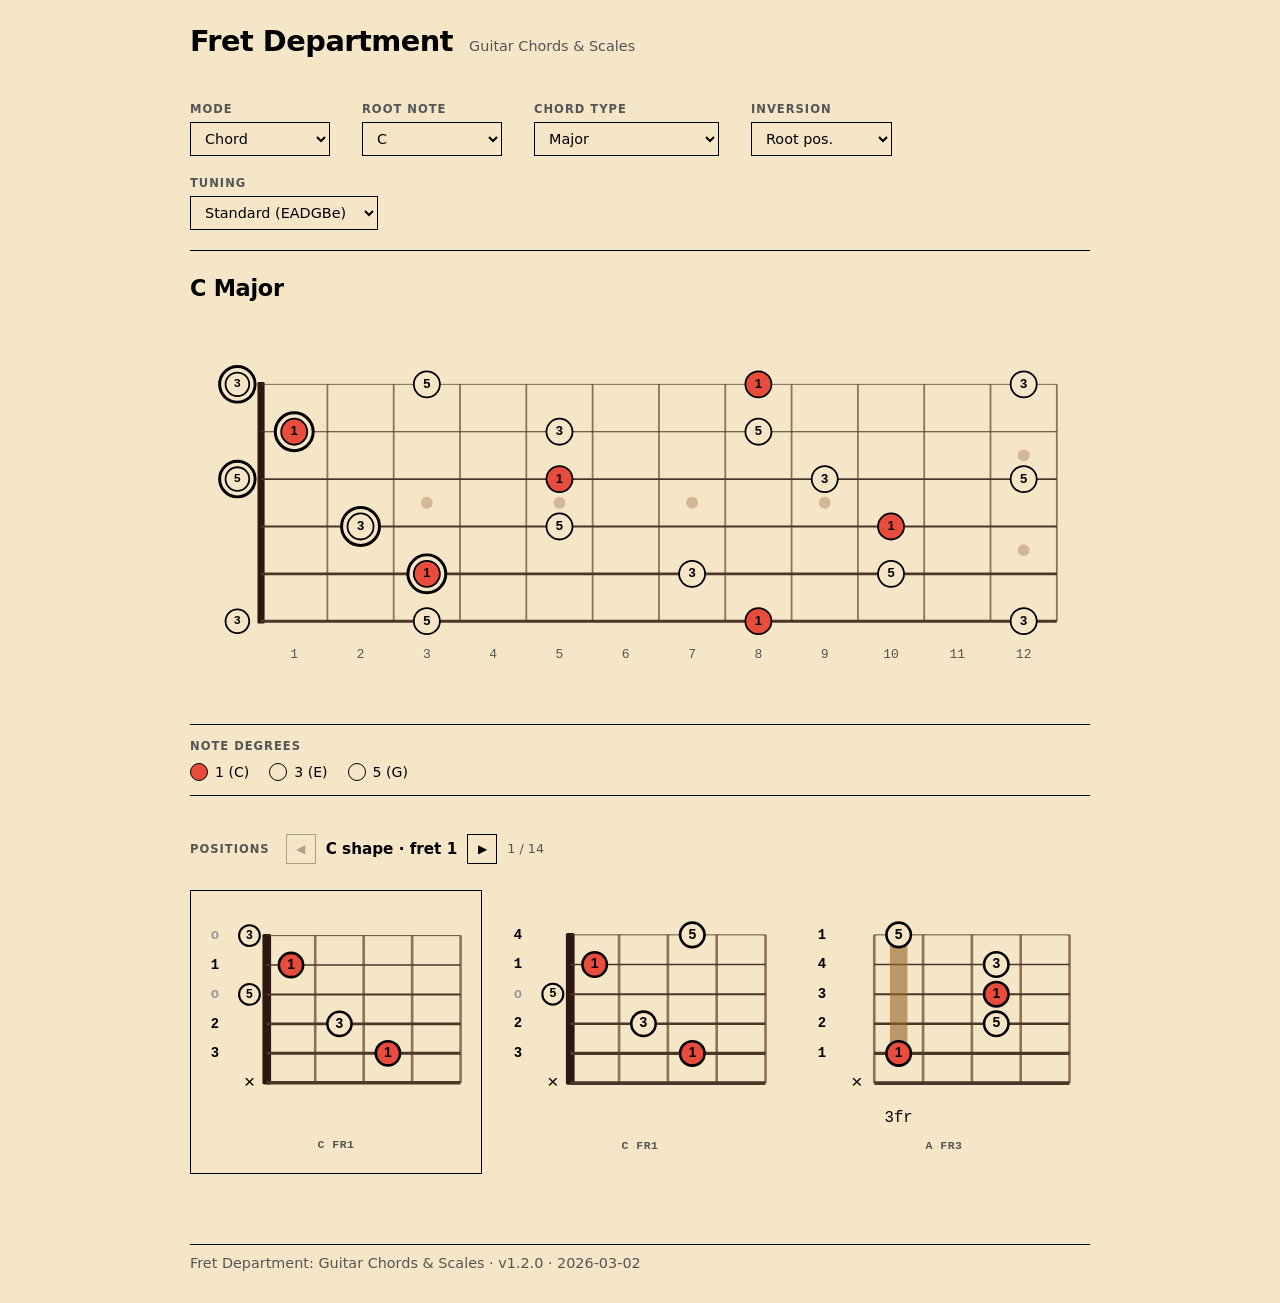
==== fret-department-standalone.html @ ed2a75df "Rename to Fret Department; warm-tan barre colour; rename standalone file" ====
<!DOCTYPE html>
<html lang="en">
<head>
  <meta charset="UTF-8">
  <meta name="viewport" content="width=device-width, initial-scale=1.0">
  <title>Fret Department</title>
<style>
/* ============================================================
   Guitar — minimal light theme
   ============================================================ */

*, *::before, *::after {
  box-sizing: border-box;
  margin: 0;
  padding: 0;
}

:root {
  --bg:       #f5e6c8;
  --text:     #000000;
  --text-dim: #555555;
  --accent:   #e74c3c;
  --font-ui:  'Segoe UI', system-ui, sans-serif;
  --font-mono:'Courier New', monospace;
}

html, body {
  height: 100%;
}

body {
  font-family: var(--font-ui);
  background: var(--bg);
  color: var(--text);
  display: flex;
  flex-direction: column;
  align-items: center;
  min-height: 100vh;
  padding: 24px 16px 80px;
}

/* ---- Header ---- */

header {
  width: 100%;
  max-width: 900px;
  margin-bottom: 24px;
  display: flex;
  align-items: baseline;
  gap: 16px;
}

header h1 {
  font-size: 1.8rem;
  font-weight: 700;
  letter-spacing: -0.5px;
  color: var(--text);
}

header p.subtitle {
  color: var(--text-dim);
  font-size: 0.9rem;
}

/* ---- Control panel ---- */

.controls {
  width: 100%;
  max-width: 900px;
  padding: 20px 0;
  display: flex;
  flex-wrap: wrap;
  gap: 20px 32px;
  align-items: flex-end;
  margin-bottom: 24px;
  border-bottom: 1px solid var(--text);
}

.control-group {
  display: flex;
  flex-direction: column;
  gap: 6px;
  min-width: 140px;
}

.control-group label {
  font-size: 0.72rem;
  text-transform: uppercase;
  letter-spacing: 1px;
  color: var(--text-dim);
  font-weight: 600;
}

select {
  background: var(--bg);
  color: var(--text);
  border: 1px solid var(--text);
  border-radius: 0;
  padding: 7px 10px;
  font-size: 0.9rem;
  font-family: var(--font-ui);
  cursor: pointer;
  outline: none;
  appearance: auto;
}

input[type="range"] {
  display: block;
  width: 100%;
  padding: 4px 0;
  accent-color: var(--accent);
  cursor: pointer;
  border: none;
  background: transparent;
}

.toggle-row {
  display: flex;
  align-items: center;
  gap: 8px;
  padding-bottom: 4px;
}

.toggle-row input[type="checkbox"] {
  accent-color: var(--accent);
  width: 16px;
  height: 16px;
  cursor: pointer;
}

.toggle-row label {
  font-size: 0.85rem;
  color: var(--text-dim);
  cursor: pointer;
  user-select: none;
}

/* ---- Display title ---- */

.display-title-wrap {
  width: 100%;
  max-width: 900px;
  margin-bottom: 12px;
}

#display-title {
  font-size: 1.4rem;
  font-weight: 600;
  color: var(--text);
  letter-spacing: -0.3px;
}

/* ---- Fretboard ---- */

.fretboard-card {
  width: 100%;
  max-width: 900px;
  padding: 24px 0 16px;
  overflow-x: auto;
  margin-bottom: 20px;
  min-height: 220px;
  flex-shrink: 0;
}

#fretboard {
  display: block;
  width: 100%;
  min-height: 180px;
}

#fretboard svg {
  display: block;
  width: 100%;
  height: auto;
  max-width: 100%;
}

/* ---- Legend ---- */

.legend-card {
  width: 100%;
  max-width: 900px;
  padding: 14px 0;
  border-top: 1px solid var(--text);
  border-bottom: 1px solid var(--text);
  margin-bottom: 24px;
}

.legend-heading {
  font-size: 0.72rem;
  text-transform: uppercase;
  letter-spacing: 1px;
  color: var(--text-dim);
  font-weight: 600;
  margin-bottom: 10px;
}

#legend {
  display: flex;
  flex-wrap: wrap;
  gap: 10px 20px;
}

.legend-item {
  display: inline-flex;
  align-items: center;
  gap: 7px;
  font-size: 0.88rem;
}

.legend-swatch {
  display: inline-block;
  width: 18px;
  height: 18px;
  border-radius: 50%;
  border: 1px solid var(--text);
  flex-shrink: 0;
}

.legend-label {
  color: var(--text);
}

/* ---- Position navigator ---- */

.position-nav-card {
  width: 100%;
  max-width: 900px;
  padding: 14px 0;
  margin-bottom: 12px;
}

.pos-nav-header {
  display: flex;
  align-items: center;
  gap: 16px;
  flex-wrap: wrap;
}

.pos-nav-title {
  font-size: 0.72rem;
  text-transform: uppercase;
  letter-spacing: 1px;
  color: var(--text-dim);
  font-weight: 600;
  white-space: nowrap;
}

.pos-nav-controls {
  display: flex;
  align-items: center;
  gap: 10px;
}

.pos-btn {
  background: var(--bg);
  color: var(--text);
  border: 1px solid var(--text);
  border-radius: 0;
  width: 30px;
  height: 30px;
  font-size: 0.75rem;
  cursor: pointer;
  display: flex;
  align-items: center;
  justify-content: center;
  line-height: 1;
  transition: background 0.1s, color 0.1s;
}

.pos-btn:hover:not(:disabled) {
  background: var(--text);
  color: var(--bg);
}

.pos-btn:disabled {
  opacity: 0.3;
  cursor: default;
}

.pos-label {
  font-size: 0.95rem;
  font-weight: 600;
  color: var(--text);
  min-width: 120px;
  text-align: center;
}

.pos-count {
  font-size: 0.8rem;
  color: var(--text-dim);
  white-space: nowrap;
}

/* ---- Voicing gallery ---- */

.voicing-gallery {
  width: 100%;
  max-width: 900px;
  display: flex;
  flex-wrap: nowrap;
  gap: 12px;
  margin-bottom: 24px;
  overflow-x: auto;
  scroll-snap-type: x mandatory;
  -webkit-overflow-scrolling: touch;
  padding-bottom: 6px;
  min-height: 290px;
  flex-shrink: 0;
}

.voicing-card {
  flex: 0 0 calc(33.333% - 8px);
  min-width: 0;
  min-height: 250px;
  padding: 10px 10px 6px;
  cursor: pointer;
  display: flex;
  flex-direction: column;
  align-items: center;
  gap: 4px;
  scroll-snap-align: start;
}

.voicing-card.active {
  border: 1px solid var(--text);
}

.voicing-diagram {
  min-height: 200px;
  width: 100%;
  display: flex;
  align-items: center;
  justify-content: center;
}

.voicing-diagram svg {
  display: block;
  width: 100%;
  height: auto;
}

.voicing-card-label {
  font-size: 0.72rem;
  text-transform: uppercase;
  letter-spacing: 0.5px;
  color: var(--text-dim);
  font-weight: 600;
  font-family: var(--font-mono);
}

/* ---- Responsive ---- */

@media (max-width: 640px) {
  header h1 { font-size: 1.4rem; }
  .controls { padding: 16px 0; gap: 16px; }
}

.app-footer {
  width: 100%;
  max-width: 900px;
  margin-top: 40px;
  border-top: 1px solid var(--text);
  padding: 10px 0 32px;
  font-size: 0.9rem;
  color: var(--text-dim);
  text-align: left;
}

  </style>
  </head>
<body>

  <header>
    <h1>Fret Department</h1>
    <p class="subtitle">Guitar Chords &amp; Scales</p>
  </header>

  <!-- Control panel -->
  <section class="controls" aria-label="Controls">

    <!-- Mode -->
    <div class="control-group">
      <label for="sel-mode">Mode</label>
      <select id="sel-mode">
        <option value="chord">Chord</option>
        <option value="scale">Scale</option>
      </select>
    </div>

    <!-- Root note -->
    <div class="control-group">
      <label for="sel-root">Root note</label>
      <select id="sel-root"></select>
    </div>

    <!-- Chord selector (visible in chord mode) -->
    <div class="control-group" id="chord-row">
      <label for="sel-chord">Chord type</label>
      <select id="sel-chord"></select>
    </div>

    <!-- Scale selector (visible in scale mode) -->
    <div class="control-group" id="scale-row" style="display:none">
      <label for="sel-scale">Scale type</label>
      <select id="sel-scale"></select>
    </div>

    <!-- Inversion / slash chord (chord mode only) -->
    <div class="control-group" id="inversion-row">
      <label for="sel-inversion">Inversion</label>
      <select id="sel-inversion"></select>
    </div>

    <!-- Tuning -->
    <div class="control-group">
      <label for="sel-tuning">Tuning</label>
      <select id="sel-tuning"></select>
    </div>

  </section>

  <!-- Title -->
  <div class="display-title-wrap">
    <span id="display-title"></span>
  </div>

  <!-- Fretboard -->
  <div class="fretboard-card">
    <div id="fretboard"></div>
  </div>

  <!-- Legend -->
  <div class="legend-card">
    <div class="legend-heading">Note degrees</div>
    <div id="legend"></div>
  </div>

  <!-- Position navigator (chord mode only) -->
  <div id="position-nav" class="position-nav-card" style="display:none">
    <div class="pos-nav-header">
      <span class="pos-nav-title">Positions</span>
      <div class="pos-nav-controls">
        <button id="pos-prev" class="pos-btn" aria-label="Previous position">&#9664;</button>
        <span id="pos-label" class="pos-label"></span>
        <button id="pos-next" class="pos-btn" aria-label="Next position">&#9654;</button>
        <span id="pos-count" class="pos-count"></span>
      </div>
    </div>
  </div>

  <!-- Voicing gallery (chord mode only) -->
  <div id="voicing-gallery" class="voicing-gallery" style="display:none"></div>

  <!-- Scale position navigator (scale mode only) -->
  <div id="scale-position-nav" class="position-nav-card" style="display:none">
    <div class="pos-nav-header">
      <span class="pos-nav-title">Scale positions</span>
      <div class="pos-nav-controls">
        <button id="scale-pos-prev" class="pos-btn" aria-label="Previous position">&#9664;</button>
        <span id="scale-pos-label" class="pos-label"></span>
        <button id="scale-pos-next" class="pos-btn" aria-label="Next position">&#9654;</button>
        <span id="scale-pos-count" class="pos-count"></span>
      </div>
    </div>
  </div>

  <!-- Scale diagram gallery (scale mode only) -->
  <div id="scale-gallery" class="voicing-gallery" style="display:none"></div>

  <footer class="app-footer">Fret Department: Guitar Chords &amp; Scales · v1.2.0 · 2026-03-02</footer>

<script>
// js/theory.js
var NOTE_NAMES_SHARP = ["C", "C#", "D", "D#", "E", "F", "F#", "G", "G#", "A", "A#", "B"];
var NOTE_NAMES_FLAT = ["C", "Db", "D", "Eb", "E", "F", "Gb", "G", "Ab", "A", "Bb", "B"];
var NOTE_NAME_TO_PC = (() => {
  const map = {};
  NOTE_NAMES_SHARP.forEach((n, i) => {
    map[n] = i;
  });
  NOTE_NAMES_FLAT.forEach((n, i) => {
    map[n] = i;
  });
  map["Cb"] = 11;
  map["Fb"] = 4;
  map["B#"] = 0;
  map["E#"] = 5;
  return map;
})();
function pitchClass(midi) {
  return (midi % 12 + 12) % 12;
}
function pcToName(pc, useFlats = false) {
  return useFlats ? NOTE_NAMES_FLAT[pc] : NOTE_NAMES_SHARP[pc];
}
function nameToPc(name) {
  const pc = NOTE_NAME_TO_PC[name];
  if (pc === undefined)
    throw new Error(`Unknown note name: "${name}"`);
  return pc;
}
function nameToMidi(noteName, oct) {
  return (oct + 1) * 12 + nameToPc(noteName);
}
var INTERVALS = Object.freeze({
  UNISON: 0,
  MINOR_SECOND: 1,
  MAJOR_SECOND: 2,
  MINOR_THIRD: 3,
  MAJOR_THIRD: 4,
  PERFECT_FOURTH: 5,
  TRITONE: 6,
  PERFECT_FIFTH: 7,
  MINOR_SIXTH: 8,
  MAJOR_SIXTH: 9,
  MINOR_SEVENTH: 10,
  MAJOR_SEVENTH: 11,
  OCTAVE: 12
});
var SCALES = Object.freeze({
  major: [0, 2, 4, 5, 7, 9, 11],
  natural_minor: [0, 2, 3, 5, 7, 8, 10],
  harmonic_minor: [0, 2, 3, 5, 7, 8, 11],
  melodic_minor: [0, 2, 3, 5, 7, 9, 11],
  pentatonic_major: [0, 2, 4, 7, 9],
  pentatonic_minor: [0, 3, 5, 7, 10],
  blues: [0, 3, 5, 6, 7, 10],
  dorian: [0, 2, 3, 5, 7, 9, 10],
  phrygian: [0, 1, 3, 5, 7, 8, 10],
  lydian: [0, 2, 4, 6, 7, 9, 11],
  mixolydian: [0, 2, 4, 5, 7, 9, 10],
  locrian: [0, 1, 3, 5, 6, 8, 10],
  whole_tone: [0, 2, 4, 6, 8, 10],
  diminished_wh: [0, 2, 3, 5, 6, 8, 9, 11],
  diminished_hw: [0, 1, 3, 4, 6, 7, 9, 10],
  phrygian_dominant: [0, 1, 4, 5, 7, 8, 10],
  double_harmonic_major: [0, 1, 4, 5, 7, 8, 11],
  double_harmonic_minor: [0, 2, 3, 6, 7, 8, 11]
});
var SCALE_LABELS = Object.freeze({
  major: "Major",
  natural_minor: "Natural Minor",
  harmonic_minor: "Harmonic Minor",
  melodic_minor: "Melodic Minor (asc.)",
  pentatonic_major: "Major Pentatonic",
  pentatonic_minor: "Minor Pentatonic",
  blues: "Blues",
  dorian: "Dorian",
  phrygian: "Phrygian",
  lydian: "Lydian",
  mixolydian: "Mixolydian",
  locrian: "Locrian",
  whole_tone: "Whole Tone",
  diminished_wh: "Diminished (W-H)",
  diminished_hw: "Diminished (H-W)",
  phrygian_dominant: "Phrygian Dominant",
  double_harmonic_major: "Double Harmonic Major",
  double_harmonic_minor: "Double Harmonic Minor"
});
function getScalePitchClasses(rootPc, scaleName) {
  const intervals = SCALES[scaleName];
  if (!intervals)
    throw new Error(`Unknown scale: "${scaleName}"`);
  return intervals.map((i) => (rootPc + i) % 12);
}
var CHORDS = Object.freeze({
  major: { intervals: [0, 4, 7], degrees: ["1", "3", "5"] },
  minor: { intervals: [0, 3, 7], degrees: ["1", "b3", "5"] },
  diminished: { intervals: [0, 3, 6], degrees: ["1", "b3", "b5"] },
  augmented: { intervals: [0, 4, 8], degrees: ["1", "3", "#5"] },
  sus2: { intervals: [0, 2, 7], degrees: ["1", "2", "5"] },
  sus4: { intervals: [0, 5, 7], degrees: ["1", "4", "5"] },
  dominant7: { intervals: [0, 4, 7, 10], degrees: ["1", "3", "5", "b7"] },
  major7: { intervals: [0, 4, 7, 11], degrees: ["1", "3", "5", "7"] },
  minor7: { intervals: [0, 3, 7, 10], degrees: ["1", "b3", "5", "b7"] },
  minorMajor7: { intervals: [0, 3, 7, 11], degrees: ["1", "b3", "5", "7"] },
  diminished7: { intervals: [0, 3, 6, 9], degrees: ["1", "b3", "b5", "bb7"] },
  halfDim7: { intervals: [0, 3, 6, 10], degrees: ["1", "b3", "b5", "b7"] },
  augmented7: { intervals: [0, 4, 8, 10], degrees: ["1", "3", "#5", "b7"] },
  dominant9: { intervals: [0, 4, 7, 10, 14], degrees: ["1", "3", "5", "b7", "9"] },
  major9: { intervals: [0, 4, 7, 11, 14], degrees: ["1", "3", "5", "7", "9"] },
  minor9: { intervals: [0, 3, 7, 10, 14], degrees: ["1", "b3", "5", "b7", "9"] },
  add9: { intervals: [0, 4, 7, 14], degrees: ["1", "3", "5", "9"] },
  dominant6: { intervals: [0, 4, 7, 9], degrees: ["1", "3", "5", "6"] },
  minor6: { intervals: [0, 3, 7, 9], degrees: ["1", "b3", "5", "6"] },
  power: { intervals: [0, 7], degrees: ["1", "5"] }
});
var CHORD_LABELS = Object.freeze({
  major: "Major",
  minor: "Minor",
  diminished: "Diminished",
  augmented: "Augmented",
  sus2: "Sus2",
  sus4: "Sus4",
  dominant7: "Dominant 7th",
  major7: "Major 7th",
  minor7: "Minor 7th",
  minorMajor7: "Minor/Major 7th",
  diminished7: "Diminished 7th",
  halfDim7: "Half-Diminished 7th",
  augmented7: "Augmented 7th",
  dominant9: "Dominant 9th",
  major9: "Major 9th",
  minor9: "Minor 9th",
  add9: "Add 9",
  dominant6: "Dominant 6th",
  minor6: "Minor 6th",
  power: "Power Chord"
});
function getChordPitchClasses(rootPc, chordName) {
  const chord = CHORDS[chordName];
  if (!chord)
    throw new Error(`Unknown chord: "${chordName}"`);
  return {
    pitchClasses: chord.intervals.map((i) => (rootPc + i) % 12),
    degrees: chord.degrees
  };
}

// js/fretboard.js
function parseTuning(spec) {
  if (!Array.isArray(spec) || spec.length !== 6) {
    throw new Error("Tuning must be an array of 6 values");
  }
  return spec.map((v) => {
    if (typeof v === "number")
      return v;
    if (typeof v === "string") {
      const match = v.match(/^([A-Ga-g][#b]?)(-?\d+)$/);
      if (!match)
        throw new Error(`Cannot parse note: "${v}"`);
      const noteName = match[1].charAt(0).toUpperCase() + match[1].slice(1);
      return nameToMidi(noteName, parseInt(match[2], 10));
    }
    throw new Error(`Invalid tuning value: ${v}`);
  });
}
var TUNINGS = Object.freeze({
  standard: ["E2", "A2", "D3", "G3", "B3", "E4"],
  drop_d: ["D2", "A2", "D3", "G3", "B3", "E4"],
  open_g: ["D2", "G2", "D3", "G3", "B3", "D4"],
  open_d: ["D2", "A2", "D3", "F#3", "A3", "D4"],
  open_e: ["E2", "B2", "E3", "G#3", "B3", "E4"],
  open_a: ["E2", "A2", "E3", "A3", "C#4", "E4"],
  dadgad: ["D2", "A2", "D3", "G3", "A3", "D4"],
  open_c: ["C2", "G2", "C3", "G3", "C4", "E4"],
  half_step_down: ["Eb2", "Ab2", "Db3", "Gb3", "Bb3", "Eb4"],
  full_step_down: ["D2", "G2", "C3", "F3", "A3", "D4"],
  drop_c: ["C2", "G2", "C3", "F3", "A3", "D4"]
});
var TUNING_LABELS = Object.freeze({
  standard: "Standard (EADGBe)",
  drop_d: "Drop D (DADGBe)",
  open_g: "Open G (DGDGBd)",
  open_d: "Open D (DADf#ad)",
  open_e: "Open E (EBEg#be)",
  open_a: "Open A (EAEAc#e)",
  dadgad: "DADGAD",
  open_c: "Open C (CGCGCe)",
  half_step_down: "Half Step Down (Eb)",
  full_step_down: "Full Step Down (D)",
  drop_c: "Drop C"
});
function buildFretboardMap(tuningSpec, maxFret = 12) {
  const openNotes = parseTuning(tuningSpec);
  return openNotes.map((open) => {
    const frets = [];
    for (let fret = 0;fret <= maxFret; fret++)
      frets.push(open + fret);
    return frets;
  });
}
function findPositions(targetPcs, tuningSpec, maxFret = 12) {
  const map = buildFretboardMap(tuningSpec, maxFret);
  const positions = [];
  map.forEach((stringFrets, strIdx) => {
    stringFrets.forEach((midi, fret) => {
      const pc = pitchClass(midi);
      const degreeIndex = targetPcs.indexOf(pc);
      if (degreeIndex !== -1) {
        positions.push({ string: strIdx + 1, fret, midi, pc, degreeIndex });
      }
    });
  });
  return positions;
}
function scoreVoicing(voicing, targetPcs, requiredBassPc = null) {
  const active = voicing.filter((v) => v !== null);
  if (active.length === 0)
    return 0;
  const presentPcs = new Set(active.map((v) => v.pc));
  for (const pc of targetPcs) {
    if (!presentPcs.has(pc))
      return 0;
  }
  const lowestIdx = voicing.findIndex((v) => v !== null);
  if (requiredBassPc !== null && voicing[lowestIdx].pc !== requiredBassPc)
    return 0;
  let score = 100 * targetPcs.length;
  score += active.length * 10;
  const frettedFrets = active.filter((v) => v.fret > 0).map((v) => v.fret);
  if (frettedFrets.length > 0) {
    const span = Math.max(...frettedFrets) - Math.min(...frettedFrets);
    if (span <= 3)
      score += 20;
    else if (span <= 4)
      score += 10;
  } else {
    score += 20;
  }
  if (lowestIdx !== -1) {
    if (requiredBassPc !== null) {
      score += 30;
    } else if (voicing[lowestIdx].degreeIndex === 0) {
      score += 30;
    }
  }
  let first = -1, last = -1;
  for (let i = 0;i < voicing.length; i++) {
    if (voicing[i] !== null) {
      if (first === -1)
        first = i;
      last = i;
    }
  }
  let hasGap = false;
  for (let i = first + 1;i < last; i++) {
    if (voicing[i] === null) {
      hasGap = true;
      break;
    }
  }
  if (!hasGap)
    score += 10;
  return score;
}
function findBestVoicingInWindow(targetPcs, tuningSpec, windowStart = 0, windowSize = 4, requiredBassPc = null) {
  const map = buildFretboardMap(tuningSpec, windowStart + windowSize);
  const candidates = map.map((stringFrets, strIdx) => {
    const hits = [];
    if (windowStart > 0 && stringFrets.length > 0) {
      let hasLocalHit = false;
      for (let f = windowStart;f < windowStart + windowSize && !hasLocalHit; f++) {
        if (f < stringFrets.length && targetPcs.includes(pitchClass(stringFrets[f])))
          hasLocalHit = true;
      }
      if (!hasLocalHit) {
        const pc = pitchClass(stringFrets[0]);
        const di = targetPcs.indexOf(pc);
        if (di !== -1)
          hits.push({ string: strIdx + 1, fret: 0, pc, degreeIndex: di });
      }
    }
    for (let fret = windowStart;fret < windowStart + windowSize; fret++) {
      if (fret >= stringFrets.length)
        break;
      const pc = pitchClass(stringFrets[fret]);
      const di = targetPcs.indexOf(pc);
      if (di !== -1) {
        hits.push({ string: strIdx + 1, fret, pc, degreeIndex: di });
      }
    }
    return [null, ...hits];
  });
  let bestVoicing = null;
  let bestScore = 0;
  const current = new Array(6);
  function recurse(strIdx) {
    if (strIdx === 6) {
      const score = scoreVoicing(current, targetPcs, requiredBassPc);
      if (score > bestScore) {
        bestScore = score;
        bestVoicing = [...current];
      }
      return;
    }
    for (const candidate of candidates[strIdx]) {
      current[strIdx] = candidate;
      recurse(strIdx + 1);
    }
  }
  recurse(0);
  return bestScore > 0 ? bestVoicing : null;
}
function findVoicingsAcrossNeck(targetPcs, tuningSpec, maxFret = 22, windowSize = 4, requiredBassPc = null) {
  const results = [];
  let lastFingerprint = null;
  for (let ws = 0;ws <= maxFret - windowSize; ws++) {
    const voicing = findBestVoicingInWindow(targetPcs, tuningSpec, ws, windowSize, requiredBassPc);
    if (!voicing)
      continue;
    const fingerprint = voicing.map((v) => v ? String(v.fret) : "x").join(",");
    if (fingerprint === lastFingerprint)
      continue;
    lastFingerprint = fingerprint;
    const score = scoreVoicing(voicing, targetPcs);
    const cagedShape = identifyCagedShape(voicing);
    results.push({ windowStart: ws, voicing, score, cagedShape });
  }
  return results;
}
function findScalePositions(targetPcs, tuningSpec, maxFret = 22) {
  const SPAN = 5;
  const map = buildFretboardMap(tuningSpec, maxFret);
  const lowE = map[0];
  const results = [];
  const seen = new Set;
  for (let anchor = 0;anchor <= Math.min(12, maxFret - SPAN + 1); anchor++) {
    if (targetPcs.indexOf(pitchClass(lowE[anchor])) === -1)
      continue;
    const raw = [];
    map.forEach((stringFrets, strIdx) => {
      for (let fret = anchor;fret < anchor + SPAN; fret++) {
        if (fret >= stringFrets.length)
          break;
        const pc = pitchClass(stringFrets[fret]);
        const di = targetPcs.indexOf(pc);
        if (di !== -1)
          raw.push({
            string: strIdx + 1,
            fret,
            pc,
            degreeIndex: di,
            midi: stringFrets[fret]
          });
      }
    });
    const dupePairs = [];
    for (let s = 1;s <= 5; s++) {
      const onS = raw.filter((n) => n.string === s);
      const onSp1 = raw.filter((n) => n.string === s + 1);
      for (const a of onS)
        for (const b of onSp1)
          if (a.midi === b.midi)
            dupePairs.push([a, b]);
    }
    let notes = null;
    let bestSpan = Infinity;
    for (let mask = 0;mask < 1 << dupePairs.length; mask++) {
      const toRemove = new Set;
      dupePairs.forEach(([lo, hi], i) => {
        toRemove.add(mask >> i & 1 ? lo : hi);
      });
      const candidate = raw.filter((n) => !toRemove.has(n));
      const present = new Set(candidate.map((n) => n.pc));
      if (!targetPcs.every((pc) => present.has(pc)))
        continue;
      const frets = candidate.map((n) => n.fret);
      const span = Math.max(...frets) - Math.min(...frets);
      if (span < bestSpan) {
        bestSpan = span;
        notes = candidate;
      }
    }
    if (!notes)
      continue;
    {
      const N = targetPcs.length;
      const byStr = new Map;
      notes.forEach((n) => {
        if (!byStr.has(n.string))
          byStr.set(n.string, []);
        byStr.get(n.string).push(n);
      });
      byStr.forEach((ns) => ns.sort((a, b) => a.fret - b.fret));
      const active = [1, 2, 3, 4, 5, 6].filter((s) => byStr.has(s));
      const connected = active.slice(0, -1).map((s, i) => {
        const last = byStr.get(s).at(-1).degreeIndex;
        const first = byStr.get(active[i + 1])[0].degreeIndex;
        return first === (last + 1) % N;
      });
      let best = null, bestLen = 0;
      for (let i = 0;i < active.length; i++) {
        for (let j = i;j < active.length; j++) {
          if (j > i && !connected[j - 1])
            break;
          const run = active.slice(i, j + 1).flatMap((s) => byStr.get(s));
          const present = new Set(run.map((n) => n.pc));
          if (!targetPcs.every((pc) => present.has(pc)))
            continue;
          if (j - i + 1 > bestLen) {
            bestLen = j - i + 1;
            best = run;
          }
        }
      }
      if (!best)
        continue;
      notes = best;
    }
    const fp = notes.map((n) => `${n.string}:${n.fret}`).join(",");
    if (seen.has(fp))
      continue;
    seen.add(fp);
    const fretsUsed = notes.map((n) => n.fret);
    const windowStart = Math.min(...fretsUsed);
    const windowSize = Math.max(...fretsUsed) - windowStart + 1;
    results.push({ windowStart, windowSize, notes });
  }
  return results;
}
function identifyCagedShape(voicing) {
  let rootStrIdx = -1;
  for (let i = 0;i < voicing.length; i++) {
    if (voicing[i] !== null && voicing[i].degreeIndex === 0) {
      rootStrIdx = i;
      break;
    }
  }
  if (rootStrIdx === -1)
    return null;
  if (rootStrIdx === 0) {
    const aStr = voicing[1];
    if (aStr !== null && aStr.degreeIndex === 2)
      return "E";
    if (aStr !== null && aStr.degreeIndex === 1)
      return "G";
    if (voicing[1] === null && voicing[5] !== null && voicing[5].degreeIndex === 0)
      return "G";
    return "E";
  }
  if (rootStrIdx === 1 && voicing[0] === null) {
    const inner = [voicing[2], voicing[3], voicing[4]].filter(Boolean);
    if (inner.length >= 2) {
      const allSameFret = inner.every((v) => v.fret === inner[0].fret);
      return allSameFret ? "A" : "C";
    }
    return "A";
  }
  if (rootStrIdx === 2 && voicing[0] === null && voicing[1] === null) {
    const top4 = [voicing[2], voicing[3], voicing[4], voicing[5]].filter(Boolean);
    if (top4.length === 0)
      return null;
    const minTop4 = Math.min(...top4.map((v) => v.fret));
    return voicing[2].fret > minTop4 ? "E" : "D";
  }
  return null;
}

// js/renderer.js
var DEFAULTS = {
  maxFret: 12,
  stringCount: 6,
  marginTop: 40,
  marginLeft: 60,
  marginRight: 28,
  marginBottom: 56,
  fretWidth: 56,
  stringSpacing: 40,
  dotRadius: 11,
  nutWidth: 6,
  fretLineWidth: 1.5,
  openDotRadius: 10,
  degreeColors: [
    "#e74c3c",
    "#f5e6c8",
    "#f5e6c8",
    "#f5e6c8",
    "#f5e6c8",
    "#f5e6c8",
    "#f5e6c8",
    "#f5e6c8",
    "#f5e6c8",
    "#f5e6c8"
  ],
  fretboardColor: "#f5e6c8",
  fretColor: "#8b7355",
  stringColor: "#4a3728",
  nutColor: "#2c1810",
  markerColor: "#d4b896",
  labelColor: "#000000"
};
var INLAY_FRETS = [3, 5, 7, 9, 12];
var DOUBLE_INLAY_FRET = 12;
function stringY(s, strCount, cfg) {
  return cfg.marginTop + (strCount - 1 - s) * cfg.stringSpacing;
}
function degreeColor(index, cfg) {
  return cfg.degreeColors[index % cfg.degreeColors.length];
}
function ns(tag) {
  return document.createElementNS("http://www.w3.org/2000/svg", tag);
}
function attrs(el, map) {
  for (const [k, v] of Object.entries(map))
    el.setAttribute(k, v);
  return el;
}
function svgRect(parent, x, y, w, h, extra = {}) {
  parent.appendChild(attrs(ns("rect"), { x, y, width: w, height: h, ...extra }));
}
function svgCircle(parent, cx, cy, r, extra = {}) {
  parent.appendChild(attrs(ns("circle"), { cx, cy, r, ...extra }));
}
function svgLine(parent, x1, y1, x2, y2, extra = {}) {
  parent.appendChild(attrs(ns("line"), { x1, y1, x2, y2, ...extra }));
}
function svgText(parent, x, y, content, extra = {}) {
  const el = attrs(ns("text"), { x, y, ...extra });
  el.textContent = content;
  parent.appendChild(el);
}
function renderFretboard(container, positions, degreeLabels = [], opts = {}) {
  const cfg = Object.assign({}, DEFAULTS, opts);
  const strCount = cfg.stringCount;
  const fretCount = cfg.maxFret;
  const boardWidth = fretCount * cfg.fretWidth;
  const boardHeight = (strCount - 1) * cfg.stringSpacing;
  const svgW = cfg.marginLeft + boardWidth + cfg.marginRight;
  const svgH = cfg.marginTop + boardHeight + cfg.marginBottom;
  const svg = attrs(ns("svg"), {
    viewBox: `0 0 ${svgW} ${svgH}`,
    width: svgW,
    height: svgH,
    preserveAspectRatio: "xMidYMid meet"
  });
  svgRect(svg, cfg.marginLeft, cfg.marginTop, boardWidth, boardHeight, { fill: cfg.fretboardColor, rx: 2 });
  INLAY_FRETS.forEach((f) => {
    if (f > fretCount)
      return;
    const cx = cfg.marginLeft + (f - 0.5) * cfg.fretWidth;
    if (f === DOUBLE_INLAY_FRET) {
      svgCircle(svg, cx, cfg.marginTop + 1.5 * cfg.stringSpacing, 5, { fill: cfg.markerColor });
      svgCircle(svg, cx, cfg.marginTop + boardHeight - 1.5 * cfg.stringSpacing, 5, { fill: cfg.markerColor });
    } else {
      svgCircle(svg, cx, cfg.marginTop + boardHeight / 2, 5, { fill: cfg.markerColor });
    }
  });
  for (let f = 1;f <= fretCount; f++) {
    const x = cfg.marginLeft + f * cfg.fretWidth;
    svgLine(svg, x, cfg.marginTop, x, cfg.marginTop + boardHeight, { stroke: cfg.fretColor, "stroke-width": cfg.fretLineWidth });
  }
  svgRect(svg, cfg.marginLeft - cfg.nutWidth / 2, cfg.marginTop - 2, cfg.nutWidth, boardHeight + 4, { fill: cfg.nutColor, rx: 1 });
  for (let s = 0;s < strCount; s++) {
    const y = stringY(s, strCount, cfg);
    const thickness = 0.6 + (strCount - 1 - s) / (strCount - 1) * 2;
    svgLine(svg, cfg.marginLeft, y, cfg.marginLeft + boardWidth, y, { stroke: cfg.stringColor, "stroke-width": thickness });
  }
  for (let f = 1;f <= fretCount; f++) {
    svgText(svg, cfg.marginLeft + (f - 0.5) * cfg.fretWidth, cfg.marginTop + boardHeight + Math.round(cfg.marginBottom / 2), String(f), {
      "text-anchor": "middle",
      "dominant-baseline": "middle",
      "font-size": "11",
      "font-family": "monospace",
      fill: "#555"
    });
  }
  const openByString = new Map;
  const fretted = [];
  positions.forEach((pos) => {
    if (pos.fret === 0) {
      if (!openByString.has(pos.string))
        openByString.set(pos.string, pos);
    } else {
      fretted.push(pos);
    }
  });
  const activeKeys = cfg.activeKeys instanceof Set ? cfg.activeKeys : new Set;
  const activeRingColor = cfg.activeRingColor ?? "#000000";
  openByString.forEach((pos, strNum) => {
    const x = cfg.marginLeft - cfg.nutWidth - cfg.openDotRadius - 4;
    const y = stringY(strNum - 1, strCount, cfg);
    const color = degreeColor(pos.degreeIndex, cfg);
    const active = activeKeys.has(`${pos.string}:${pos.fret}`);
    if (active) {
      svgCircle(svg, x, y, cfg.openDotRadius + 5, { fill: cfg.fretboardColor, stroke: "none" });
      svgCircle(svg, x, y, cfg.openDotRadius + 5, { fill: "none", stroke: activeRingColor, "stroke-width": 2.5 });
    }
    svgCircle(svg, x, y, cfg.openDotRadius, { fill: color, stroke: "#000", "stroke-width": 1.5 });
    svgText(svg, x, y, degreeLabels[pos.degreeIndex] ?? "", {
      "text-anchor": "middle",
      "dominant-baseline": "middle",
      "font-size": "10",
      "font-family": "sans-serif",
      "font-weight": "bold",
      fill: cfg.labelColor
    });
  });
  fretted.forEach((pos) => {
    const x = cfg.marginLeft + (pos.fret - 0.5) * cfg.fretWidth;
    const y = stringY(pos.string - 1, strCount, cfg);
    const color = degreeColor(pos.degreeIndex, cfg);
    const active = activeKeys.has(`${pos.string}:${pos.fret}`);
    if (active) {
      svgCircle(svg, x, y, cfg.dotRadius + 5, { fill: cfg.fretboardColor, stroke: "none" });
      svgCircle(svg, x, y, cfg.dotRadius + 5, { fill: "none", stroke: activeRingColor, "stroke-width": 2.5 });
    }
    svgCircle(svg, x, y, cfg.dotRadius, { fill: color, stroke: "#000", "stroke-width": 1.5 });
    svgText(svg, x, y, degreeLabels[pos.degreeIndex] ?? "", {
      "text-anchor": "middle",
      "dominant-baseline": "middle",
      "font-size": "11",
      "font-family": "sans-serif",
      "font-weight": "bold",
      fill: cfg.labelColor
    });
  });
  container.innerHTML = "";
  container.appendChild(svg);
}
function renderChordDiagram(container, voicing, degreeLabels = [], opts = {}) {
  const cfg = Object.assign({}, DEFAULTS, opts);
  const STRINGS = 6;
  const FRETS = 4;
  const FW = 28;
  const SS = 17;
  const DR = 7;
  const NW = 5;
  const mTop = 20;
  const mRight = 6;
  const mBottom = 30;
  const fingering = opts.fingering ?? null;
  const FCOL_W = fingering ? 16 : 0;
  const mLeft = 22 + FCOL_W;
  const boardW = FRETS * FW;
  const boardH = (STRINGS - 1) * SS;
  const svgW = mLeft + boardW + mRight;
  const svgH = mTop + boardH + mBottom;
  const strY = (s) => mTop + (STRINGS - 1 - s) * SS;
  let minFret = Infinity;
  let maxFret = 0;
  let hasOpenStrings = false;
  for (const v of voicing) {
    if (v === null)
      continue;
    if (v.fret === 0) {
      hasOpenStrings = true;
      continue;
    }
    if (v.fret < minFret)
      minFret = v.fret;
    if (v.fret > maxFret)
      maxFret = v.fret;
  }
  if (minFret === Infinity)
    minFret = 0;
  if (hasOpenStrings && maxFret <= FRETS && minFret > 1)
    minFret = 1;
  const isOpen = minFret <= 1;
  const svg = attrs(ns("svg"), {
    viewBox: `0 0 ${svgW} ${svgH}`,
    preserveAspectRatio: "xMidYMid meet"
  });
  svgRect(svg, mLeft, mTop, boardW, boardH, { fill: cfg.fretboardColor, rx: 1 });
  if (isOpen) {
    svgRect(svg, mLeft - NW / 2, mTop - 1, NW, boardH + 2, { fill: cfg.nutColor, rx: 1 });
  } else {
    svgLine(svg, mLeft, mTop, mLeft, mTop + boardH, { stroke: cfg.fretColor, "stroke-width": 1.5 });
  }
  for (let f = 1;f <= FRETS; f++) {
    const x = mLeft + f * FW;
    svgLine(svg, x, mTop, x, mTop + boardH, { stroke: cfg.fretColor, "stroke-width": 1.5 });
  }
  for (let s = 0;s < STRINGS; s++) {
    const y = strY(s);
    const thickness = 0.5 + (STRINGS - 1 - s) / (STRINGS - 1) * 1.6;
    svgLine(svg, mLeft, y, mLeft + boardW, y, { stroke: cfg.stringColor, "stroke-width": thickness });
  }
  if (fingering?.barre) {
    const { fromString } = fingering.barre;
    const bx = mLeft + 0.5 * FW;
    const by1 = strY(STRINGS - 1);
    const by2 = strY(fromString - 1);
    const barreColor = fingering.semi ? "rgba(175,80,20,0.70)" : "rgba(150,100,40,0.60)";
    svgRect(svg, bx - 5, by1, 10, by2 - by1, { fill: barreColor, rx: 5 });
  }
  if (!isOpen) {
    svgText(svg, mLeft + FW * 0.5, mTop + boardH + 20, `${minFret}fr`, {
      "text-anchor": "middle",
      "dominant-baseline": "middle",
      "font-size": "9",
      "font-family": "monospace",
      fill: "#000"
    });
  }
  voicing.forEach((v, strIdx) => {
    const x = mLeft - 10;
    const y = strY(strIdx);
    if (v === null) {
      svgText(svg, x, y, "×", {
        "text-anchor": "middle",
        "dominant-baseline": "middle",
        "font-size": "11",
        "font-family": "sans-serif",
        fill: "#000"
      });
    } else if (v.fret === 0) {
      const color = degreeColor(v.degreeIndex, cfg);
      svgCircle(svg, x, y, 6, { fill: color, stroke: "#000", "stroke-width": 1.2 });
      svgText(svg, x, y, degreeLabels[v.degreeIndex] ?? "", {
        "text-anchor": "middle",
        "dominant-baseline": "middle",
        "font-size": "7",
        "font-family": "sans-serif",
        "font-weight": "bold",
        fill: cfg.labelColor
      });
    }
  });
  voicing.forEach((v, strIdx) => {
    if (v === null || v.fret === 0)
      return;
    const fretPos = v.fret - minFret;
    const x = mLeft + (fretPos + 0.5) * FW;
    const y = strY(strIdx);
    const color = degreeColor(v.degreeIndex, cfg);
    svgCircle(svg, x, y, DR, { fill: color, stroke: "#000", "stroke-width": 1.5 });
    svgText(svg, x, y, degreeLabels[v.degreeIndex] ?? "", {
      "text-anchor": "middle",
      "dominant-baseline": "middle",
      "font-size": "8",
      "font-family": "sans-serif",
      "font-weight": "bold",
      fill: cfg.labelColor
    });
  });
  if (fingering) {
    const COL_X = FCOL_W / 2;
    voicing.forEach((v, strIdx) => {
      const f = fingering.fingers[strIdx];
      if (f === null)
        return;
      svgText(svg, COL_X, strY(strIdx), f === 0 ? "o" : String(f), {
        "text-anchor": "middle",
        "dominant-baseline": "middle",
        "font-size": "8",
        "font-family": "monospace",
        "font-weight": "bold",
        fill: f === 0 ? "#999" : "#000"
      });
    });
  }
  container.innerHTML = "";
  container.appendChild(svg);
}
function renderScaleDiagram(container, notes, windowStart, windowSize) {
  const cfg = DEFAULTS;
  const STRINGS = 6;
  const FW = 26;
  const SS = 17;
  const DR = 6.5;
  const NW = 5;
  const mTop = 8;
  const mLeft = 10;
  const mRight = 8;
  const mBottom = 22;
  const hasOpen = windowStart === 0;
  const openW = hasOpen ? FW : 0;
  const FRETS = hasOpen ? windowSize - 1 : windowSize;
  const boardBgX = mLeft + openW;
  const boardW = FRETS * FW;
  const boardH = (STRINGS - 1) * SS;
  const svgW = mLeft + openW + boardW + mRight;
  const svgH = mTop + boardH + mBottom;
  const strY = (strIdx) => mTop + (STRINGS - 1 - strIdx) * SS;
  const noteX = (fret) => hasOpen ? mLeft + (fret + 0.5) * FW : mLeft + (fret - windowStart + 0.5) * FW;
  const svg = attrs(ns("svg"), {
    viewBox: `0 0 ${svgW} ${svgH}`,
    width: svgW,
    height: svgH,
    preserveAspectRatio: "xMidYMid meet"
  });
  svgRect(svg, mLeft, mTop, openW + boardW, boardH, { fill: cfg.fretboardColor });
  if (hasOpen) {
    svgRect(svg, boardBgX, mTop - 1, NW, boardH + 2, { fill: cfg.nutColor });
  } else if (windowStart <= 1) {
    svgRect(svg, mLeft, mTop - 1, NW, boardH + 2, { fill: cfg.nutColor });
  } else {
    svgLine(svg, mLeft, mTop, mLeft, mTop + boardH, { stroke: cfg.fretColor, "stroke-width": 1.5 });
  }
  for (let f = 1;f <= FRETS; f++) {
    svgLine(svg, boardBgX + f * FW, mTop, boardBgX + f * FW, mTop + boardH, { stroke: cfg.fretColor, "stroke-width": 1.5 });
  }
  for (let s = 0;s < STRINGS; s++) {
    svgLine(svg, mLeft, strY(s), mLeft + openW + boardW, strY(s), {
      stroke: cfg.stringColor,
      "stroke-width": (1.8 - s * 0.22).toFixed(2)
    });
  }
  if (!hasOpen) {
    svgText(svg, mLeft + FW * 0.5, mTop + boardH + 14, `${windowStart}fr`, {
      "text-anchor": "middle",
      "dominant-baseline": "middle",
      "font-size": "9",
      "font-family": "monospace",
      fill: "#000"
    });
  }
  notes.forEach((n) => {
    const x = noteX(n.fret);
    const y = strY(n.string - 1);
    const fill = degreeColor(n.degreeIndex, cfg);
    svgCircle(svg, x, y, DR, { fill, stroke: "#000", "stroke-width": 1.2 });
    svgText(svg, x, y, String(n.degreeIndex + 1), {
      "text-anchor": "middle",
      "dominant-baseline": "middle",
      "font-size": "8",
      "font-family": "sans-serif",
      "font-weight": "bold",
      fill: n.degreeIndex === 0 ? "#fff" : "#000"
    });
  });
  container.innerHTML = "";
  container.appendChild(svg);
}
function renderLegend(container, degreeLabels, noteNames = [], opts = {}) {
  const cfg = Object.assign({}, DEFAULTS, opts);
  container.innerHTML = "";
  degreeLabels.forEach((label, i) => {
    const item = document.createElement("span");
    item.className = "legend-item";
    const swatch = document.createElement("span");
    swatch.className = "legend-swatch";
    swatch.style.background = degreeColor(i, cfg);
    const lbl = document.createElement("span");
    lbl.className = "legend-label";
    lbl.textContent = noteNames[i] ? `${label} (${noteNames[i]})` : label;
    item.appendChild(swatch);
    item.appendChild(lbl);
    container.appendChild(item);
  });
}
// data/fingerings.json
var fingerings_default = {
  version: 1,
  format: {
    strings: "6-element array, index 0 = string 1 = low E, index 5 = string 6 = high e. Values: null = muted/not played; 0 = open string (open:true) or at barre reference fret (open:false); positive integer = fret number (open:true) or offset above barre reference fret (open:false).",
    fingers: "6-element array, same indexing. Values: null = muted; 0 = open string (no finger); 1-4 = finger (1=index, 2=middle, 3=ring, 4=pinky); 'T' = thumb over the neck.",
    barre: "null, or { finger, fromString, toString } where fromString/toString are 1-indexed (1=low E, 6=high e). Describes which finger lays flat across which string span at the barre reference fret.",
    open: "true = open-position chord; match by exact absolute fret values. false = moveable shape; match by normalising the voicing (subtract min fret) and comparing relative offsets.",
    difficulty_hints: "semi_barre field flags a barre with one open string inside the span — much harder than a clean barre, should carry a heavy difficulty penalty."
  },
  matching: {
    open_true: "If any string in the incoming voicing is at absolute fret 0, look only in open:true entries and match strings[] element-for-element (null==null, fret==fret).",
    open_false: "Otherwise compute minFret = min(non-null frets). Subtract minFret from every non-null fret to get a relative pattern. Match against open:false entries on that pattern.",
    no_match: "Fall through to the algorithmic finger-assignment if no entry matches."
  },
  shapes: [
    {
      id: "open-e-major",
      name: "E major",
      chordType: "major",
      tags: ["open", "caged-e"],
      open: true,
      strings: [0, 2, 2, 1, 0, 0],
      fingers: [0, 2, 3, 1, 0, 0],
      barre: null
    },
    {
      id: "open-e-minor",
      name: "E minor",
      chordType: "minor",
      tags: ["open", "caged-e"],
      open: true,
      strings: [0, 2, 2, 0, 0, 0],
      fingers: [0, 2, 3, 0, 0, 0],
      barre: null,
      notes: "Some players prefer index+middle (1,2) to keep ring free for Em7 variations."
    },
    {
      id: "open-e-dom7",
      name: "E7",
      chordType: "dom7",
      tags: ["open", "caged-e"],
      open: true,
      strings: [0, 2, 0, 1, 0, 0],
      fingers: [0, 2, 0, 1, 0, 0],
      barre: null
    },
    {
      id: "open-e-min7",
      name: "Em7",
      chordType: "min7",
      tags: ["open", "caged-e"],
      open: true,
      strings: [0, 2, 0, 0, 0, 0],
      fingers: [0, 2, 0, 0, 0, 0],
      barre: null,
      notes: "Minimal voicing: only the A string is fretted; D and G strings open provide the minor 7th and minor 3rd."
    },
    {
      id: "open-e-maj7",
      name: "Emaj7",
      chordType: "maj7",
      tags: ["open", "caged-e"],
      open: true,
      strings: [0, 2, 1, 1, 0, 0],
      fingers: [0, 3, 1, 2, 0, 0],
      barre: null,
      notes: "D and G strings at same fret: index on D (lower string), middle on G (higher string). Ring then reaches A at fret 2."
    },
    {
      id: "open-a-major",
      name: "A major",
      chordType: "major",
      tags: ["open", "caged-a"],
      open: true,
      strings: [null, 0, 2, 2, 2, 0],
      fingers: [null, 0, 1, 2, 3, 0],
      barre: null,
      notes: "Alternative: barre index across D/G/B strings. Alternative: middle+ring+pinky leaves index free for transitions."
    },
    {
      id: "open-a-minor",
      name: "A minor",
      chordType: "minor",
      tags: ["open", "caged-a"],
      open: true,
      strings: [null, 0, 2, 2, 1, 0],
      fingers: [null, 0, 3, 2, 1, 0],
      barre: null,
      notes: "Conventional fingering has ring on D and middle on G — opposite of the lower-string/lower-finger rule. Index on B at fret 1 is the anchor."
    },
    {
      id: "open-a-dom7",
      name: "A7",
      chordType: "dom7",
      tags: ["open", "caged-a"],
      open: true,
      strings: [null, 0, 2, 0, 2, 0],
      fingers: [null, 0, 1, 0, 2, 0],
      barre: null,
      notes: "D and B at same fret 2: index on D (lower string), middle on B (higher string)."
    },
    {
      id: "open-a-min7",
      name: "Am7",
      chordType: "min7",
      tags: ["open", "caged-a"],
      open: true,
      strings: [null, 0, 2, 0, 1, 0],
      fingers: [null, 0, 2, 0, 1, 0],
      barre: null,
      notes: "Index on B (fret 1), middle on D (fret 2). G and high e open."
    },
    {
      id: "open-a-maj7",
      name: "Amaj7",
      chordType: "maj7",
      tags: ["open", "caged-a"],
      open: true,
      strings: [null, 0, 2, 1, 2, 0],
      fingers: [null, 0, 2, 1, 3, 0],
      barre: null,
      notes: "Index on G (fret 1). D and B at fret 2: middle on D (lower string), ring on B (higher string)."
    },
    {
      id: "open-d-major",
      name: "D major",
      chordType: "major",
      tags: ["open", "caged-d"],
      open: true,
      strings: [null, null, 0, 2, 3, 2],
      fingers: [null, null, 0, 2, 3, 1],
      barre: null,
      notes: "Conventional fingering crosses the lower-string/lower-finger rule: index on high e (fret 2), middle on G (fret 2), ring on B (fret 3). This arch is comfortable and common."
    },
    {
      id: "open-d-minor",
      name: "D minor",
      chordType: "minor",
      tags: ["open", "caged-d"],
      open: true,
      strings: [null, null, 0, 2, 3, 1],
      fingers: [null, null, 0, 2, 3, 1],
      barre: null,
      notes: "Index on high e (fret 1), middle on G (fret 2), ring on B (fret 3)."
    },
    {
      id: "open-d-dom7",
      name: "D7",
      chordType: "dom7",
      tags: ["open", "caged-d"],
      open: true,
      strings: [null, null, 0, 2, 1, 2],
      fingers: [null, null, 0, 2, 1, 3],
      barre: null,
      notes: "Index on B (fret 1). G and high e at fret 2: middle on G (lower string), ring on high e (higher string)."
    },
    {
      id: "open-g-major",
      name: "G major",
      chordType: "major",
      tags: ["open", "caged-g"],
      open: true,
      strings: [3, 2, 0, 0, 0, 3],
      fingers: [3, 2, 0, 0, 0, 4],
      barre: null,
      notes: "Ring on low E (fret 3), middle on A (fret 2), pinky on high e (fret 3). Alternative thumb version: T on low E, index on A, middle on high e — frees ring+pinky but requires thumb-over technique."
    },
    {
      id: "open-g-dom7",
      name: "G7",
      chordType: "dom7",
      tags: ["open", "caged-g"],
      open: true,
      strings: [3, 2, 0, 0, 0, 1],
      fingers: [3, 2, 0, 0, 0, 1],
      barre: null,
      notes: "Index on high e (fret 1), middle on A (fret 2), ring on low E (fret 3)."
    },
    {
      id: "open-c-major",
      name: "C major",
      chordType: "major",
      tags: ["open", "caged-c"],
      open: true,
      strings: [null, 3, 2, 0, 1, 0],
      fingers: [null, 3, 2, 0, 1, 0],
      barre: null,
      notes: "Ring on A (fret 3), middle on D (fret 2), index on B (fret 1). Classic CAGED C shape."
    },
    {
      id: "open-c-maj7",
      name: "Cmaj7",
      chordType: "maj7",
      tags: ["open", "caged-c"],
      open: true,
      strings: [null, 3, 2, 0, 0, 0],
      fingers: [null, 3, 2, 0, 0, 0],
      barre: null,
      notes: "C major with B open as the major 7th. Ring on A, middle on D; G, B, high e all open."
    },
    {
      id: "open-c-dom7",
      name: "C7",
      chordType: "dom7",
      tags: ["open", "caged-c"],
      open: true,
      strings: [null, 3, 2, 3, 1, 0],
      fingers: [null, 3, 2, 4, 1, 0],
      barre: null,
      notes: "Index on B (fret 1), middle on D (fret 2). A and G both at fret 3: ring on A (lower string), pinky on G (higher string). High e open."
    },
    {
      id: "open-b-dom7",
      name: "B7",
      chordType: "dom7",
      tags: ["open"],
      open: true,
      strings: [null, 2, 1, 2, 0, 2],
      fingers: [null, 2, 1, 3, 0, 4],
      barre: null,
      notes: "Index on D (fret 1). A, G, and high e all at fret 2: middle on A (lowest of the three strings), ring on G, pinky on high e. B string open. The middle finger reaching down to A while index is on D is physically unusual but conventional for this chord."
    },
    {
      id: "open-e5",
      name: "E5 (power chord)",
      chordType: "power",
      tags: ["open", "power"],
      open: true,
      strings: [0, 2, 2, null, null, null],
      fingers: [0, 2, 3, null, null, null],
      barre: null,
      notes: "Low E open, middle on A (fret 2), ring on D (fret 2). G/B/high e muted with fretting-hand palm or simply not struck."
    },
    {
      id: "barre-e-major",
      name: "E-shape barre (major)",
      chordType: "major",
      tags: ["barre", "caged-e", "moveable"],
      open: false,
      strings: [0, 2, 2, 1, 0, 0],
      fingers: [1, 3, 4, 2, 1, 1],
      barre: { finger: 1, fromString: 1, toString: 6 },
      notes: "Full 6-string barre with index. Middle on G (rel+1), ring on A (rel+2), pinky on D (rel+2). B and high e held by barre. Covers F, F#, G, Ab, A, Bb, B etc."
    },
    {
      id: "barre-e-minor",
      name: "E-shape barre (minor)",
      chordType: "minor",
      tags: ["barre", "caged-e", "moveable"],
      open: false,
      strings: [0, 2, 2, 0, 0, 0],
      fingers: [1, 3, 4, 1, 1, 1],
      barre: { finger: 1, fromString: 1, toString: 6 },
      notes: "Full barre. Ring on A (rel+2), pinky on D (rel+2). G, B, high e, low E all held by barre index."
    },
    {
      id: "barre-e-dom7",
      name: "E-shape barre (dom7)",
      chordType: "dom7",
      tags: ["barre", "caged-e", "moveable"],
      open: false,
      strings: [0, 2, 0, 1, 0, 0],
      fingers: [1, 3, 1, 2, 1, 1],
      barre: { finger: 1, fromString: 1, toString: 6 },
      notes: "Full barre. Middle on G (rel+1), ring on A (rel+2). D string at barre fret (minor 7th) held by index barre."
    },
    {
      id: "barre-e-maj7",
      name: "E-shape barre (maj7)",
      chordType: "maj7",
      tags: ["barre", "caged-e", "moveable"],
      open: false,
      strings: [0, 2, 1, 1, 0, 0],
      fingers: [1, 4, 2, 3, 1, 1],
      barre: { finger: 1, fromString: 1, toString: 6 },
      notes: "Full barre. D and G both at rel+1: index(barre) covers everything at rel 0; middle on D (rel+1, lower string), ring on G (rel+1, higher string); pinky on A (rel+2)."
    },
    {
      id: "barre-a-major",
      name: "A-shape barre (major)",
      chordType: "major",
      tags: ["barre", "caged-a", "moveable"],
      open: false,
      strings: [null, 0, 2, 2, 2, 0],
      fingers: [null, 1, 2, 3, 4, 1],
      barre: { finger: 1, fromString: 2, toString: 6 },
      notes: "Low E muted (or optionally sounded as the 5th if it falls on a chord tone). 5-string barre with index across strings 2-6. Middle, ring, pinky on D/G/B at rel+2. Alternative: ring-finger barre across D/G/B leaving index free."
    },
    {
      id: "barre-a-minor",
      name: "A-shape barre (minor)",
      chordType: "minor",
      tags: ["barre", "caged-a", "moveable"],
      open: false,
      strings: [null, 0, 2, 2, 1, 0],
      fingers: [null, 1, 3, 4, 2, 1],
      barre: { finger: 1, fromString: 2, toString: 6 },
      notes: "5-string barre. Middle on B (rel+1), ring on D (rel+2), pinky on G (rel+2). A and high e held by barre."
    },
    {
      id: "barre-a-dom7",
      name: "A-shape barre (dom7)",
      chordType: "dom7",
      tags: ["barre", "caged-a", "moveable"],
      open: false,
      strings: [null, 0, 2, 0, 2, 0],
      fingers: [null, 1, 2, 1, 3, 1],
      barre: { finger: 1, fromString: 2, toString: 6 },
      notes: "5-string barre. A, G, high e held by index at barre fret. Middle on D (rel+2), ring on B (rel+2)."
    },
    {
      id: "barre-a-min7",
      name: "A-shape barre (min7)",
      chordType: "min7",
      tags: ["barre", "caged-a", "moveable"],
      open: false,
      strings: [null, 0, 2, 0, 1, 0],
      fingers: [null, 1, 3, 1, 2, 1],
      barre: { finger: 1, fromString: 2, toString: 6 },
      notes: "5-string barre. A, G, high e held by index. Middle on B (rel+1), ring on D (rel+2)."
    },
    {
      id: "barre-a-maj7",
      name: "A-shape barre (maj7)",
      chordType: "maj7",
      tags: ["barre", "caged-a", "moveable"],
      open: false,
      strings: [null, 0, 2, 1, 2, 0],
      fingers: [null, 1, 3, 2, 4, 1],
      barre: { finger: 1, fromString: 2, toString: 6 },
      notes: "5-string barre. Index holds A and high e. Middle on G (rel+1). D and B at rel+2: ring on D (lower string), pinky on B (higher string)."
    },
    {
      id: "barre-d-major",
      name: "D-shape barre (major)",
      chordType: "major",
      tags: ["barre", "caged-d", "moveable"],
      open: false,
      strings: [null, null, 0, 2, 3, 2],
      fingers: [null, null, 1, 2, 4, 3],
      barre: { finger: 1, fromString: 3, toString: 6 },
      notes: "4-string mini-barre with index across D/G/B/high-e. Middle on G (rel+2), ring on high e (rel+2), pinky on B (rel+3). Low E and A muted. Works cleanly above fret 5."
    },
    {
      id: "power-2string",
      name: "Power chord (2-string)",
      chordType: "power",
      tags: ["barre", "moveable", "power"],
      open: false,
      strings: [0, 2, null, null, null, null],
      fingers: [1, 3, null, null, null, null],
      barre: null,
      notes: "Index on low string (root), ring on next string (5th). Middle finger kept free — allows quick pinky reach for fills. G/B/high e muted by fretting hand."
    },
    {
      id: "power-3string",
      name: "Power chord with octave (3-string)",
      chordType: "power",
      tags: ["barre", "moveable", "power"],
      open: false,
      strings: [0, 2, 2, null, null, null],
      fingers: [1, 3, 4, null, null, null],
      barre: null,
      notes: "Index on root, ring on 5th (str+1), pinky on octave (str+2). Both upper strings at rel+2: ring on the lower (str+1), pinky on the higher (str+2)."
    }
  ]
};

// js/fingering.js
var SHAPES = fingerings_default.shapes;
function lookupFingering(voicing) {
  const frets = voicing.map((n) => n === null ? null : n.fret);
  const hasOpen = frets.some((f) => f === 0);
  if (hasOpen) {
    return SHAPES.find((s) => s.open && frets.every((f, i) => f === s.strings[i])) ?? null;
  }
  const nonNull = frets.filter((f) => f !== null);
  if (nonNull.length === 0)
    return null;
  const minFret = Math.min(...nonNull);
  const rel = frets.map((f) => f === null ? null : f - minFret);
  return SHAPES.find((s) => !s.open && rel.every((f, i) => f === s.strings[i])) ?? null;
}
function detectBarre(frets) {
  const frettedPairs = frets.map((f, i) => f !== null && f > 0 ? { str: i, fret: f } : null).filter(Boolean);
  if (frettedPairs.length < 2)
    return null;
  const minFret = Math.min(...frettedPairs.map((n) => n.fret));
  const atMin = frettedPairs.filter((n) => n.fret === minFret);
  if (atMin.length < 2)
    return null;
  const fromStr = Math.min(...atMin.map((n) => n.str));
  const toStr = Math.max(...atMin.map((n) => n.str));
  let internalOpens = 0;
  for (let i = fromStr + 1;i < toStr; i++) {
    if (frets[i] === 0)
      internalOpens++;
  }
  const above = frettedPairs.filter((n) => n.fret > minFret);
  if (above.length > 3)
    return null;
  return {
    fret: minFret,
    fromString: fromStr + 1,
    toString: toStr + 1,
    semi: internalOpens > 0
  };
}
function buildFingers(frets, barre) {
  const fingers = new Array(6).fill(null);
  frets.forEach((f, i) => {
    if (f === 0)
      fingers[i] = 0;
  });
  let notes = frets.map((f, i) => f !== null && f > 0 ? { str: i, fret: f } : null).filter(Boolean);
  let nextFinger = 1;
  if (barre) {
    const lo = barre.fromString - 1;
    const hi = barre.toString - 1;
    notes.forEach((n) => {
      if (n.fret === barre.fret && n.str >= lo && n.str <= hi) {
        fingers[n.str] = 1;
      }
    });
    notes = notes.filter((n) => !(n.fret === barre.fret && n.str >= lo && n.str <= hi));
    nextFinger = 2;
  }
  notes.sort((a, b) => a.fret !== b.fret ? a.fret - b.fret : a.str - b.str);
  let impossible = false;
  for (const n of notes) {
    if (nextFinger > 4) {
      impossible = true;
      break;
    }
    fingers[n.str] = nextFinger++;
  }
  return { fingers, impossible };
}
function algorithmicFingering(frets) {
  const frettedNotes = frets.map((f, i) => f !== null && f > 0 ? { str: i, fret: f } : null).filter(Boolean).sort((a, b) => a.fret !== b.fret ? a.fret - b.fret : a.str - b.str);
  if (frettedNotes.length <= 4) {
    const fingers2 = new Array(6).fill(null);
    frets.forEach((f, i) => {
      if (f === 0)
        fingers2[i] = 0;
    });
    frettedNotes.forEach((n, idx) => {
      fingers2[n.str] = idx + 1;
    });
    return { fingers: fingers2, barre: null, impossible: false, semi: false };
  }
  if (frets[0] !== null && frets[0] > 0 && frets[0] <= 5) {
    const rest = frettedNotes.filter((n) => n.str !== 0);
    if (rest.length <= 4) {
      const fingers2 = new Array(6).fill(null);
      frets.forEach((f, i) => {
        if (f === 0)
          fingers2[i] = 0;
      });
      fingers2[0] = "T";
      rest.forEach((n, idx) => {
        fingers2[n.str] = idx + 1;
      });
      return { fingers: fingers2, barre: null, impossible: false, semi: false };
    }
  }
  const barre = detectBarre(frets);
  if (barre && !barre.semi) {
    const { fingers: fingers2, impossible } = buildFingers(frets, barre);
    if (!impossible) {
      return {
        fingers: fingers2,
        barre: { finger: 1, fromString: barre.fromString, toString: barre.toString },
        impossible: false,
        semi: false
      };
    }
  }
  if (barre && barre.semi) {
    const { fingers: fingers2, impossible } = buildFingers(frets, barre);
    if (!impossible) {
      return {
        fingers: fingers2,
        barre: { finger: 1, fromString: barre.fromString, toString: barre.toString },
        impossible: false,
        semi: true
      };
    }
  }
  const fingers = new Array(6).fill(null);
  frets.forEach((f, i) => {
    if (f === 0)
      fingers[i] = 0;
    else if (f !== null)
      fingers[i] = "?";
  });
  return { fingers, barre: null, impossible: true, semi: false };
}
function computeDifficulty(frets, barre, semi, impossible) {
  if (impossible)
    return 5;
  const nonZero = frets.filter((f) => f !== null && f > 0);
  if (nonZero.length === 0)
    return 1;
  const minFret = Math.min(...nonZero);
  const maxFret = Math.max(...nonZero);
  const spread = maxFret - minFret;
  let score = 0;
  if (spread <= 1)
    score += 0;
  else if (spread <= 3)
    score += 1;
  else if (spread === 4)
    score += 2;
  else
    score += 3;
  if (barre) {
    const span = barre.toString - barre.fromString + 1;
    if (semi)
      score += 3;
    else if (span >= 5)
      score += 2;
    else
      score += 1;
  }
  const playedIdxs = frets.map((f, i) => f !== null ? i : -1).filter((i) => i >= 0);
  if (playedIdxs.length >= 2) {
    const lo = playedIdxs[0];
    const hi = playedIdxs[playedIdxs.length - 1];
    for (let i = lo + 1;i < hi; i++) {
      if (frets[i] === null)
        score += 0.5;
    }
  }
  if (minFret > 7)
    score -= 0.5;
  if (frets.some((f) => f === 0))
    score -= 0.5;
  return Math.max(1, Math.min(5, Math.round(score + 1)));
}
function assignFingering(voicing) {
  const shape = lookupFingering(voicing);
  if (shape) {
    const barre = shape.barre ?? null;
    const frets2 = voicing.map((n) => n === null ? null : n.fret);
    return {
      fingers: shape.fingers,
      barre,
      difficulty: computeDifficulty(frets2, barre, false, false),
      impossible: false,
      semi: false,
      source: "lookup"
    };
  }
  const frets = voicing.map((n) => n === null ? null : n.fret);
  const algo = algorithmicFingering(frets);
  return {
    fingers: algo.fingers,
    barre: algo.barre,
    difficulty: computeDifficulty(frets, algo.barre, algo.semi, algo.impossible),
    impossible: algo.impossible,
    semi: algo.semi,
    source: "algorithm"
  };
}

// js/app.js
var FRETBOARD_FRETS = 12;
var VOICING_FRETS = 22;
var state = {
  mode: "chord",
  rootName: "C",
  chordName: "major",
  scaleName: "major",
  tuningKey: "standard",
  inversion: 0,
  positionIndex: 0,
  voicings: [],
  scalePositionIndex: 0,
  scalePositions: []
};
function useFlats() {
  return state.rootName.includes("b");
}
function getChordScaleData() {
  const rootPc = nameToPc(state.rootName);
  const tuning = TUNINGS[state.tuningKey];
  let pitchClasses, degrees, displayTitle;
  if (state.mode === "chord") {
    ({ pitchClasses, degrees } = getChordPitchClasses(rootPc, state.chordName));
    displayTitle = `${state.rootName} ${CHORD_LABELS[state.chordName]}`;
    if (state.inversion > 0 && state.inversion < pitchClasses.length) {
      const bassName = pcToName(pitchClasses[state.inversion], useFlats());
      displayTitle += ` / ${bassName}`;
    }
  } else {
    pitchClasses = getScalePitchClasses(rootPc, state.scaleName);
    degrees = pitchClasses.map((_, i) => String(i + 1));
    displayTitle = `${state.rootName} ${SCALE_LABELS[state.scaleName]}`;
  }
  return { rootPc, tuning, pitchClasses, degrees, displayTitle };
}
function render() {
  try {
    const { tuning, pitchClasses, degrees, displayTitle } = getChordScaleData();
    const positions = findPositions(pitchClasses, tuning, FRETBOARD_FRETS);
    const noteNames = pitchClasses.map((pc) => pcToName(pc, useFlats()));
    let activeKeys;
    if (state.mode === "chord" && state.voicings.length > 0) {
      const voicing = state.voicings[state.positionIndex]?.voicing ?? [];
      activeKeys = new Set(voicing.filter(Boolean).map((v) => `${v.string}:${v.fret}`));
    } else if (state.mode === "scale" && state.scalePositions.length > 0) {
      const pos = state.scalePositions[state.scalePositionIndex];
      if (pos)
        activeKeys = new Set(pos.notes.map((n) => `${n.string}:${n.fret}`));
    }
    renderFretboard(document.getElementById("fretboard"), positions, degrees, { maxFret: FRETBOARD_FRETS, activeKeys });
    renderLegend(document.getElementById("legend"), degrees, noteNames);
    document.getElementById("display-title").textContent = displayTitle;
  } catch (e) {
    document.getElementById("fretboard").textContent = "render() error: " + e.message + " — " + e.stack;
    console.error("render() failed:", e);
  }
}
function fixImpossibleVoicing(voicing, requiredPcs, bassPc) {
  const patterns = [
    [5],
    [0],
    [5, 4],
    [0, 1],
    [5, 0],
    [5, 4, 0],
    [5, 0, 1],
    [5, 4, 3]
  ];
  for (const toMute of patterns) {
    const trimmed = voicing.map((v, i) => toMute.includes(i) ? null : v);
    const notes = trimmed.filter((v) => v !== null);
    if (notes.length < 3)
      continue;
    const present = new Set(notes.map((n) => n.pc));
    if (requiredPcs.some((pc) => !present.has(pc)))
      continue;
    if (bassPc !== null) {
      const lowest = trimmed.find((v) => v !== null);
      if (!lowest || lowest.pc !== bassPc)
        continue;
    }
    const f = assignFingering(trimmed);
    if (!f.impossible)
      return trimmed;
  }
  return null;
}
function computeVoicings() {
  if (state.mode !== "chord") {
    state.voicings = [];
    return;
  }
  const { pitchClasses, tuning } = getChordScaleData();
  const bassPc = state.inversion < pitchClasses.length ? pitchClasses[state.inversion] : null;
  const raw = findVoicingsAcrossNeck(pitchClasses, tuning, VOICING_FRETS, 4, bassPc);
  const seen = new Set;
  state.voicings = raw.map((v) => {
    const f = assignFingering(v.voicing);
    if (!f.impossible)
      return v;
    const fixed = fixImpossibleVoicing(v.voicing, pitchClasses, bassPc);
    if (fixed === null)
      return null;
    return { ...v, voicing: fixed, cagedShape: identifyCagedShape(fixed) };
  }).filter(Boolean).filter((v) => {
    const key = v.voicing.map((n) => n === null ? "x" : n.fret).join(",");
    if (seen.has(key))
      return false;
    seen.add(key);
    return true;
  });
  if (state.positionIndex >= state.voicings.length)
    state.positionIndex = 0;
}
function populateInversionSelect() {
  const el = document.getElementById("sel-inversion");
  if (!el)
    return;
  const { pitchClasses } = getChordScaleData();
  const flat = useFlats();
  const ordinals = ["Root pos.", "1st inv.", "2nd inv.", "3rd inv.", "4th inv."];
  el.innerHTML = "";
  pitchClasses.forEach((pc, i) => {
    const opt = document.createElement("option");
    opt.value = i;
    opt.textContent = i === 0 ? "Root pos." : `${ordinals[i]} (${state.rootName}/${pcToName(pc, flat)})`;
    if (i === state.inversion)
      opt.selected = true;
    el.appendChild(opt);
  });
}
function voicingMinFret(voicing) {
  let m = Infinity;
  for (const n of voicing)
    if (n !== null && n.fret > 0 && n.fret < m)
      m = n.fret;
  return m === Infinity ? 0 : m;
}
function renderPositionNav(scrollToActive = false) {
  const navEl = document.getElementById("position-nav");
  const galleryEl = document.getElementById("voicing-gallery");
  if (state.mode !== "chord") {
    navEl.style.display = "none";
    galleryEl.style.display = "none";
    return;
  }
  navEl.style.display = "";
  galleryEl.style.display = "";
  const { voicings, positionIndex } = state;
  const cur = voicings[positionIndex];
  const label = cur ? `${cur.cagedShape ? cur.cagedShape + " shape · " : ""}fret ${voicingMinFret(cur.voicing)}` : "No voicings found";
  document.getElementById("pos-label").textContent = label;
  document.getElementById("pos-count").textContent = voicings.length > 0 ? `${positionIndex + 1} / ${voicings.length}` : "";
  document.getElementById("pos-prev").disabled = positionIndex <= 0;
  document.getElementById("pos-next").disabled = positionIndex >= voicings.length - 1;
  const { degrees } = getChordScaleData();
  galleryEl.innerHTML = "";
  voicings.forEach((v, idx) => {
    const card = document.createElement("div");
    card.className = "voicing-card" + (idx === positionIndex ? " active" : "");
    const diagEl = document.createElement("div");
    diagEl.className = "voicing-diagram";
    const fingering = assignFingering(v.voicing);
    renderChordDiagram(diagEl, v.voicing, degrees, { fingering });
    const lbl = document.createElement("div");
    lbl.className = "voicing-card-label";
    const mf = voicingMinFret(v.voicing);
    lbl.textContent = v.cagedShape ? `${v.cagedShape}  fr${mf}` : `fr${mf}`;
    card.appendChild(diagEl);
    card.appendChild(lbl);
    card.addEventListener("click", () => {
      state.positionIndex = idx;
      render();
      renderPositionNav(true);
    });
    galleryEl.appendChild(card);
  });
  if (scrollToActive) {
    const active = galleryEl.querySelector(".voicing-card.active");
    if (active)
      active.scrollIntoView({ block: "nearest", inline: "nearest" });
  }
}
function computeScalePositions() {
  if (state.mode !== "scale") {
    state.scalePositions = [];
    return;
  }
  const { pitchClasses, tuning } = getChordScaleData();
  state.scalePositions = findScalePositions(pitchClasses, tuning, VOICING_FRETS);
  if (state.scalePositionIndex >= state.scalePositions.length)
    state.scalePositionIndex = 0;
}
function renderScaleNav(scrollToActive = false) {
  const navEl = document.getElementById("scale-position-nav");
  const galleryEl = document.getElementById("scale-gallery");
  if (state.mode !== "scale") {
    navEl.style.display = "none";
    galleryEl.style.display = "none";
    return;
  }
  navEl.style.display = "";
  galleryEl.style.display = "";
  const { scalePositions, scalePositionIndex } = state;
  const cur = scalePositions[scalePositionIndex];
  document.getElementById("scale-pos-label").textContent = cur ? `fret ${cur.windowStart}` : "No positions found";
  document.getElementById("scale-pos-count").textContent = scalePositions.length > 0 ? `${scalePositionIndex + 1} / ${scalePositions.length}` : "";
  document.getElementById("scale-pos-prev").disabled = scalePositionIndex <= 0;
  document.getElementById("scale-pos-next").disabled = scalePositionIndex >= scalePositions.length - 1;
  galleryEl.innerHTML = "";
  scalePositions.forEach((pos, idx) => {
    const card = document.createElement("div");
    card.className = "voicing-card" + (idx === scalePositionIndex ? " active" : "");
    const diagEl = document.createElement("div");
    diagEl.className = "voicing-diagram";
    renderScaleDiagram(diagEl, pos.notes, pos.windowStart, pos.windowSize);
    const lbl = document.createElement("div");
    lbl.className = "voicing-card-label";
    lbl.textContent = `fr${pos.windowStart}`;
    card.appendChild(diagEl);
    card.appendChild(lbl);
    card.addEventListener("click", () => {
      state.scalePositionIndex = idx;
      render();
      renderScaleNav(true);
    });
    galleryEl.appendChild(card);
  });
  if (scrollToActive) {
    const active = galleryEl.querySelector(".voicing-card.active");
    if (active)
      active.scrollIntoView({ block: "nearest", inline: "nearest" });
  }
}
function fullRefresh() {
  if (state.mode === "chord") {
    try {
      computeVoicings();
    } catch (e) {
      console.error("computeVoicings failed:", e);
      state.voicings = [];
    }
    populateInversionSelect();
  } else {
    try {
      computeScalePositions();
    } catch (e) {
      console.error("computeScalePositions failed:", e);
      state.scalePositions = [];
    }
  }
  render();
  setTimeout(() => {
    renderPositionNav();
    renderScaleNav();
  }, 0);
}
function populateSelect(el, entries, selected) {
  el.innerHTML = "";
  for (const [value, label] of entries) {
    const opt = document.createElement("option");
    opt.value = value;
    opt.textContent = label;
    if (value === selected)
      opt.selected = true;
    el.appendChild(opt);
  }
}
function updateModeUI() {
  const isChord = state.mode === "chord";
  document.getElementById("chord-row").style.display = isChord ? "" : "none";
  document.getElementById("scale-row").style.display = isChord ? "none" : "";
  document.getElementById("inversion-row").style.display = isChord ? "" : "none";
}
function init() {
  const elMode = document.getElementById("sel-mode");
  const elRoot = document.getElementById("sel-root");
  const elChord = document.getElementById("sel-chord");
  const elScale = document.getElementById("sel-scale");
  const elTuning = document.getElementById("sel-tuning");
  const elInversion = document.getElementById("sel-inversion");
  populateSelect(elRoot, NOTE_NAMES_SHARP.map((n) => [n, n]), state.rootName);
  populateSelect(elChord, Object.keys(CHORDS).map((k) => [k, CHORD_LABELS[k]]), state.chordName);
  populateSelect(elScale, Object.keys(SCALES).map((k) => [k, SCALE_LABELS[k]]), state.scaleName);
  populateSelect(elTuning, Object.keys(TUNINGS).map((k) => [k, TUNING_LABELS[k]]), state.tuningKey);
  elMode.addEventListener("change", () => {
    state.mode = elMode.value;
    state.positionIndex = 0;
    state.scalePositionIndex = 0;
    updateModeUI();
    fullRefresh();
  });
  elRoot.addEventListener("change", () => {
    state.rootName = elRoot.value;
    state.inversion = 0;
    state.positionIndex = 0;
    state.scalePositionIndex = 0;
    fullRefresh();
  });
  elChord.addEventListener("change", () => {
    state.chordName = elChord.value;
    state.inversion = 0;
    state.positionIndex = 0;
    fullRefresh();
  });
  elScale.addEventListener("change", () => {
    state.scaleName = elScale.value;
    state.scalePositionIndex = 0;
    fullRefresh();
  });
  elTuning.addEventListener("change", () => {
    state.tuningKey = elTuning.value;
    state.positionIndex = 0;
    state.scalePositionIndex = 0;
    fullRefresh();
  });
  elInversion.addEventListener("change", () => {
    state.inversion = parseInt(elInversion.value, 10);
    state.positionIndex = 0;
    try {
      computeVoicings();
    } catch (e) {
      console.error("computeVoicings failed:", e);
      state.voicings = [];
    }
    render();
    setTimeout(renderPositionNav, 0);
  });
  document.getElementById("pos-prev").addEventListener("click", () => {
    if (state.positionIndex > 0) {
      state.positionIndex--;
      render();
      renderPositionNav(true);
    }
  });
  document.getElementById("pos-next").addEventListener("click", () => {
    if (state.positionIndex < state.voicings.length - 1) {
      state.positionIndex++;
      render();
      renderPositionNav(true);
    }
  });
  document.getElementById("scale-pos-prev").addEventListener("click", () => {
    if (state.scalePositionIndex > 0) {
      state.scalePositionIndex--;
      render();
      renderScaleNav(true);
    }
  });
  document.getElementById("scale-pos-next").addEventListener("click", () => {
    if (state.scalePositionIndex < state.scalePositions.length - 1) {
      state.scalePositionIndex++;
      render();
      renderScaleNav(true);
    }
  });
  updateModeUI();
  fullRefresh();
}
document.addEventListener("DOMContentLoaded", () => {
  try {
    init();
  } catch (e) {
    document.getElementById("fretboard").textContent = "init() error: " + e.message + " — " + e.stack;
    console.error("init() failed:", e);
  }
});

  </script>
</body>
</html>
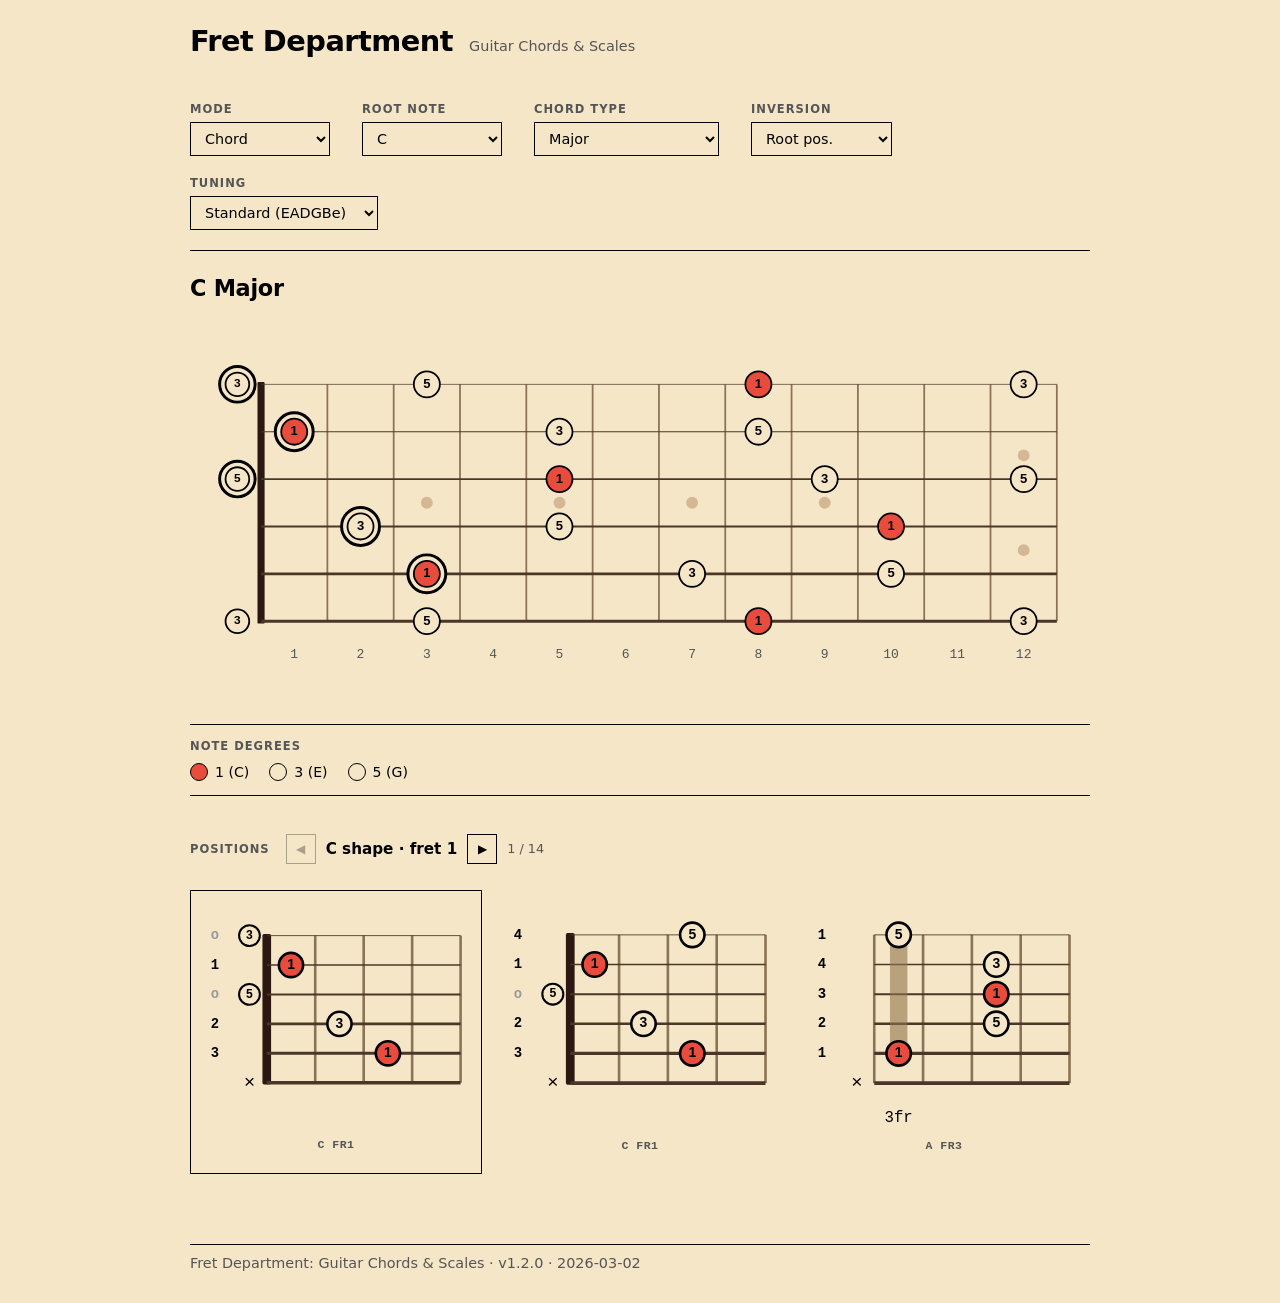
==== commit c493a294: "Barre indicator: reduce saturation on both clean and semi colours" ====
--- a/fret-department-standalone.html
+++ b/fret-department-standalone.html
@@ -1162,7 +1162,7 @@
     const bx = mLeft + 0.5 * FW;
     const by1 = strY(STRINGS - 1);
     const by2 = strY(fromString - 1);
-    const barreColor = fingering.semi ? "rgba(175,80,20,0.70)" : "rgba(150,100,40,0.60)";
+    const barreColor = fingering.semi ? "rgba(160,105,55,0.70)" : "rgba(143,118,75,0.60)";
     svgRect(svg, bx - 5, by1, 10, by2 - by1, { fill: barreColor, rx: 5 });
   }
   if (!isOpen) {
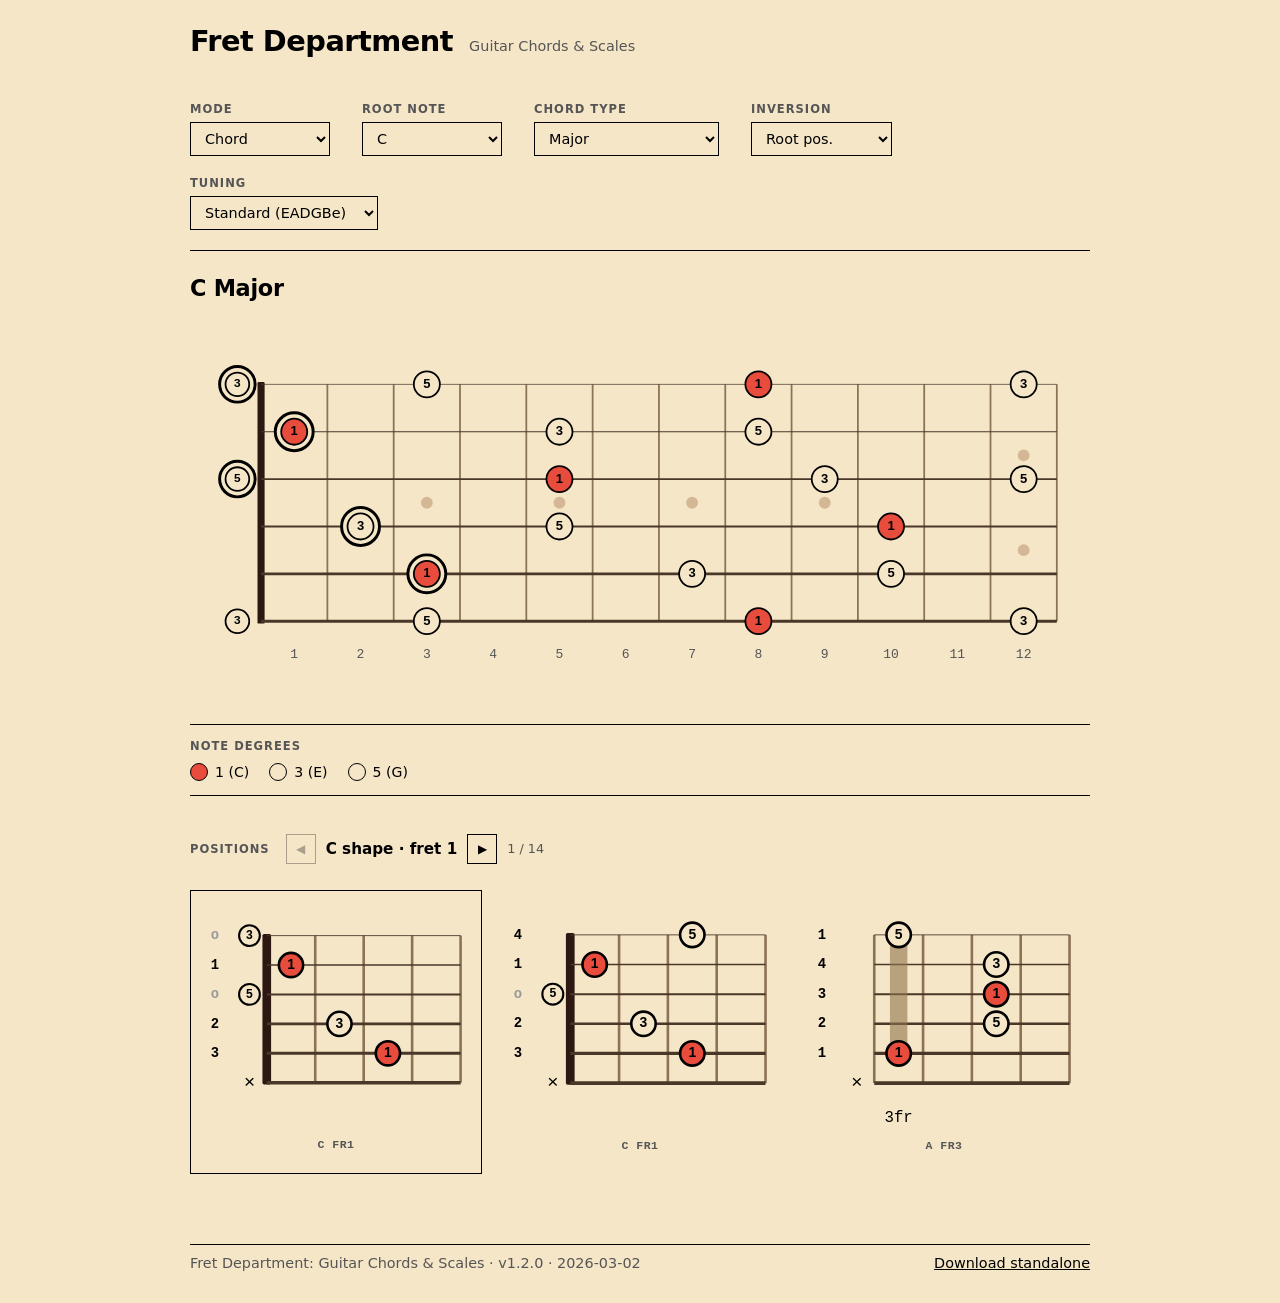
==== commit aaf6c37e: "Footer: add download link right-aligned; remove external URL from AGENTS.md" ====
--- a/fret-department-standalone.html
+++ b/fret-department-standalone.html
@@ -364,7 +364,15 @@
   padding: 10px 0 32px;
   font-size: 0.9rem;
   color: var(--text-dim);
-  text-align: left;
+  display: flex;
+  justify-content: space-between;
+  align-items: baseline;
+}
+
+.footer-download {
+  color: var(--text);
+  text-decoration: underline;
+  white-space: nowrap;
 }
 
   </style>
@@ -468,7 +476,10 @@
   <!-- Scale diagram gallery (scale mode only) -->
   <div id="scale-gallery" class="voicing-gallery" style="display:none"></div>
 
-  <footer class="app-footer">Fret Department: Guitar Chords &amp; Scales · v1.2.0 · 2026-03-02</footer>
+  <footer class="app-footer">
+    <span class="footer-info">Fret Department: Guitar Chords &amp; Scales · v1.2.0 · 2026-03-02</span>
+    <a href="fret-department-standalone.html" download class="footer-download">Download standalone</a>
+  </footer>
 
 <script>
 // js/theory.js
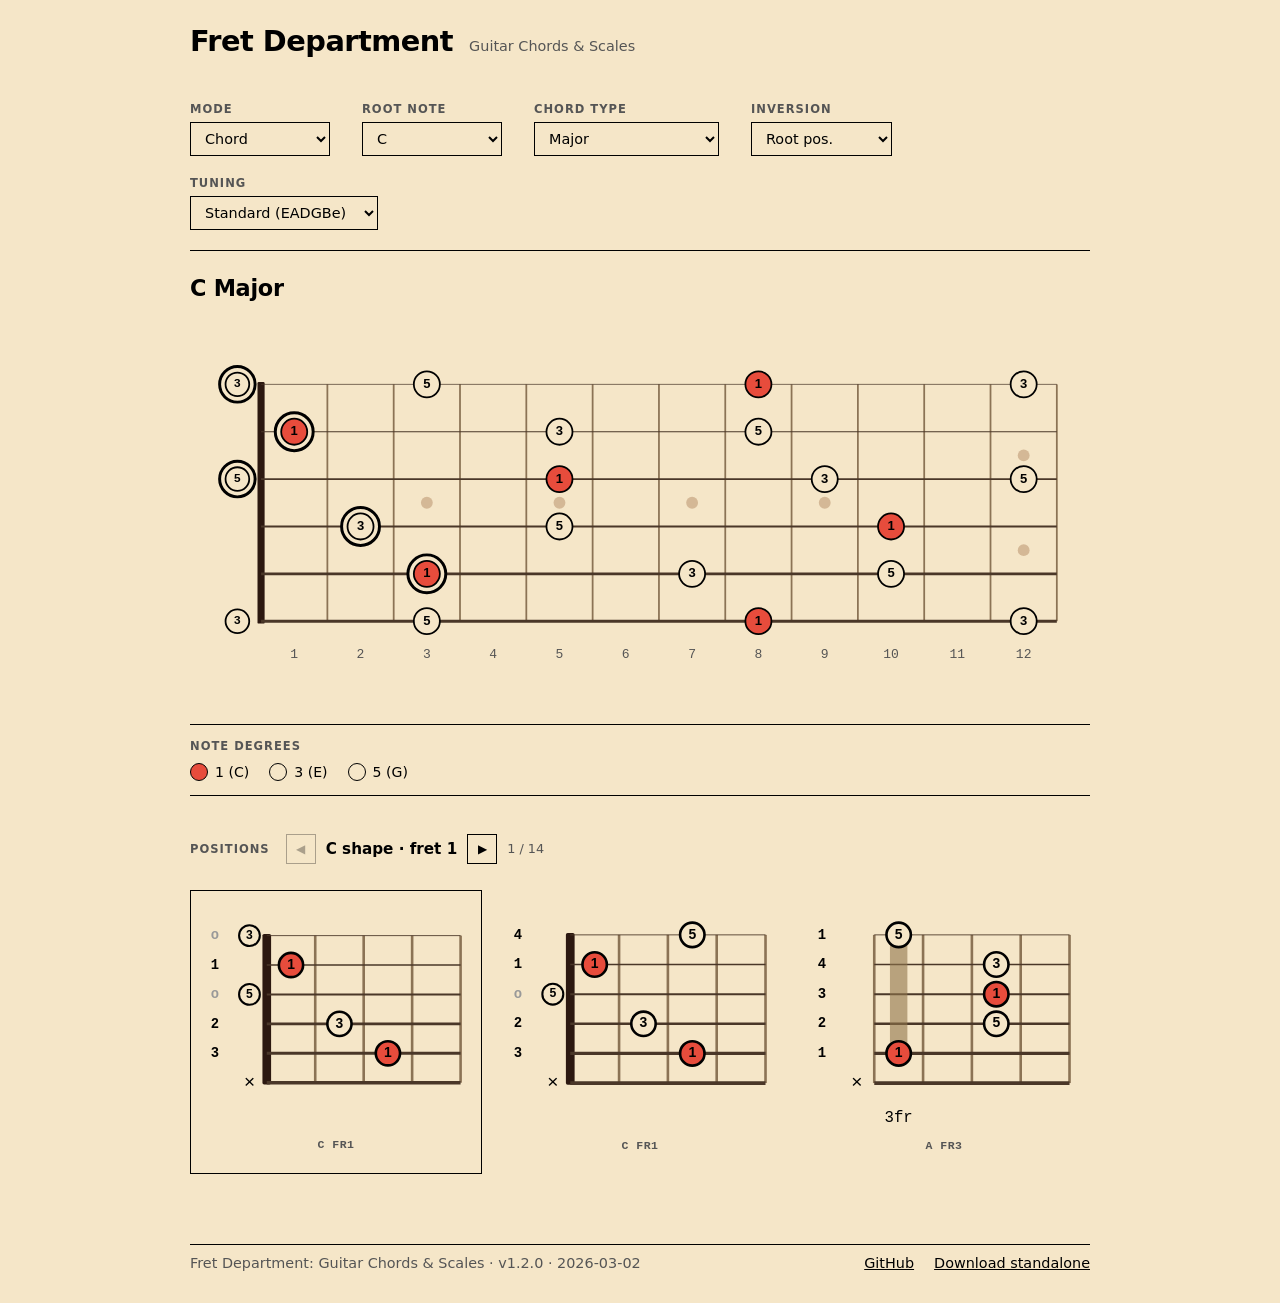
==== commit 1153c45d: "Footer: add GitHub repo link alongside download link" ====
--- a/fret-department-standalone.html
+++ b/fret-department-standalone.html
@@ -369,6 +369,11 @@
   align-items: baseline;
 }
 
+.footer-links {
+  display: flex;
+  gap: 20px;
+}
+
 .footer-download {
   color: var(--text);
   text-decoration: underline;
@@ -478,7 +483,10 @@
 
   <footer class="app-footer">
     <span class="footer-info">Fret Department: Guitar Chords &amp; Scales · v1.2.0 · 2026-03-02</span>
-    <a href="fret-department-standalone.html" download class="footer-download">Download standalone</a>
+    <span class="footer-links">
+      <a href="https://github.com/walkymatt/fret-dept" class="footer-download">GitHub</a>
+      <a href="fret-department-standalone.html" download class="footer-download">Download standalone</a>
+    </span>
   </footer>
 
 <script>
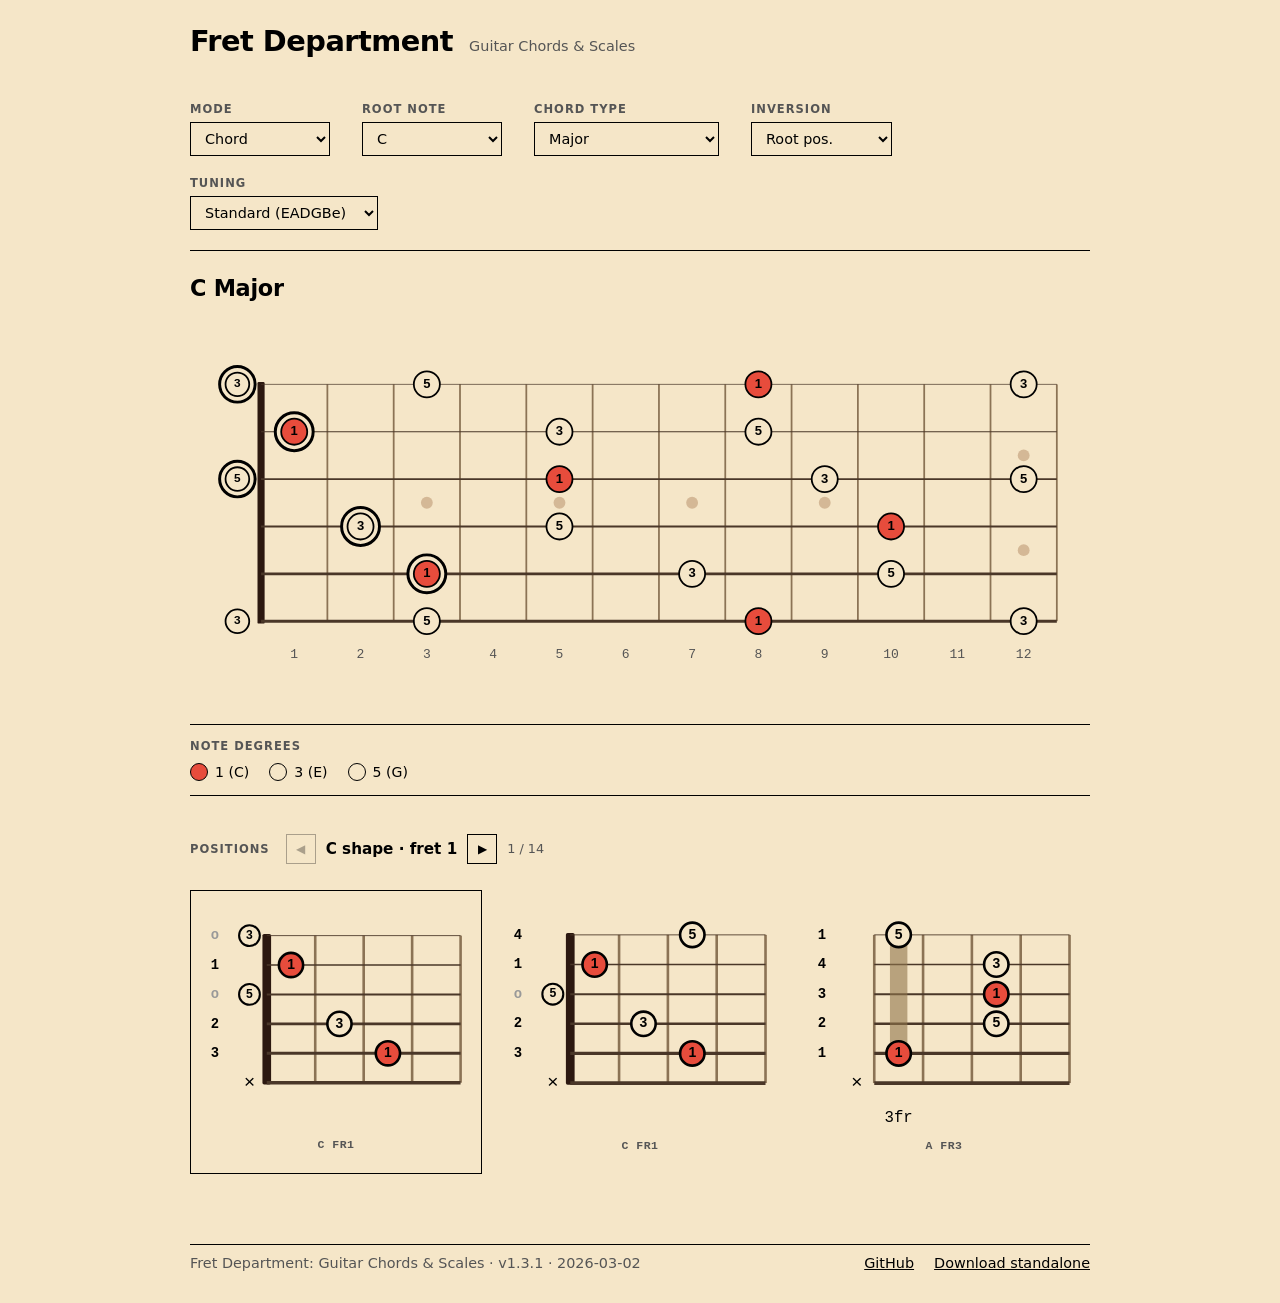
==== commit 202a6f08: "synced version number into HTML" ====
--- a/fret-department-standalone.html
+++ b/fret-department-standalone.html
@@ -482,7 +482,7 @@
   <div id="scale-gallery" class="voicing-gallery" style="display:none"></div>
 
   <footer class="app-footer">
-    <span class="footer-info">Fret Department: Guitar Chords &amp; Scales · v1.2.0 · 2026-03-02</span>
+    <span class="footer-info">Fret Department: Guitar Chords &amp; Scales · v1.3.1 · 2026-03-02</span>
     <span class="footer-links">
       <a href="https://github.com/walkymatt/fret-dept" class="footer-download">GitHub</a>
       <a href="fret-department-standalone.html" download class="footer-download">Download standalone</a>
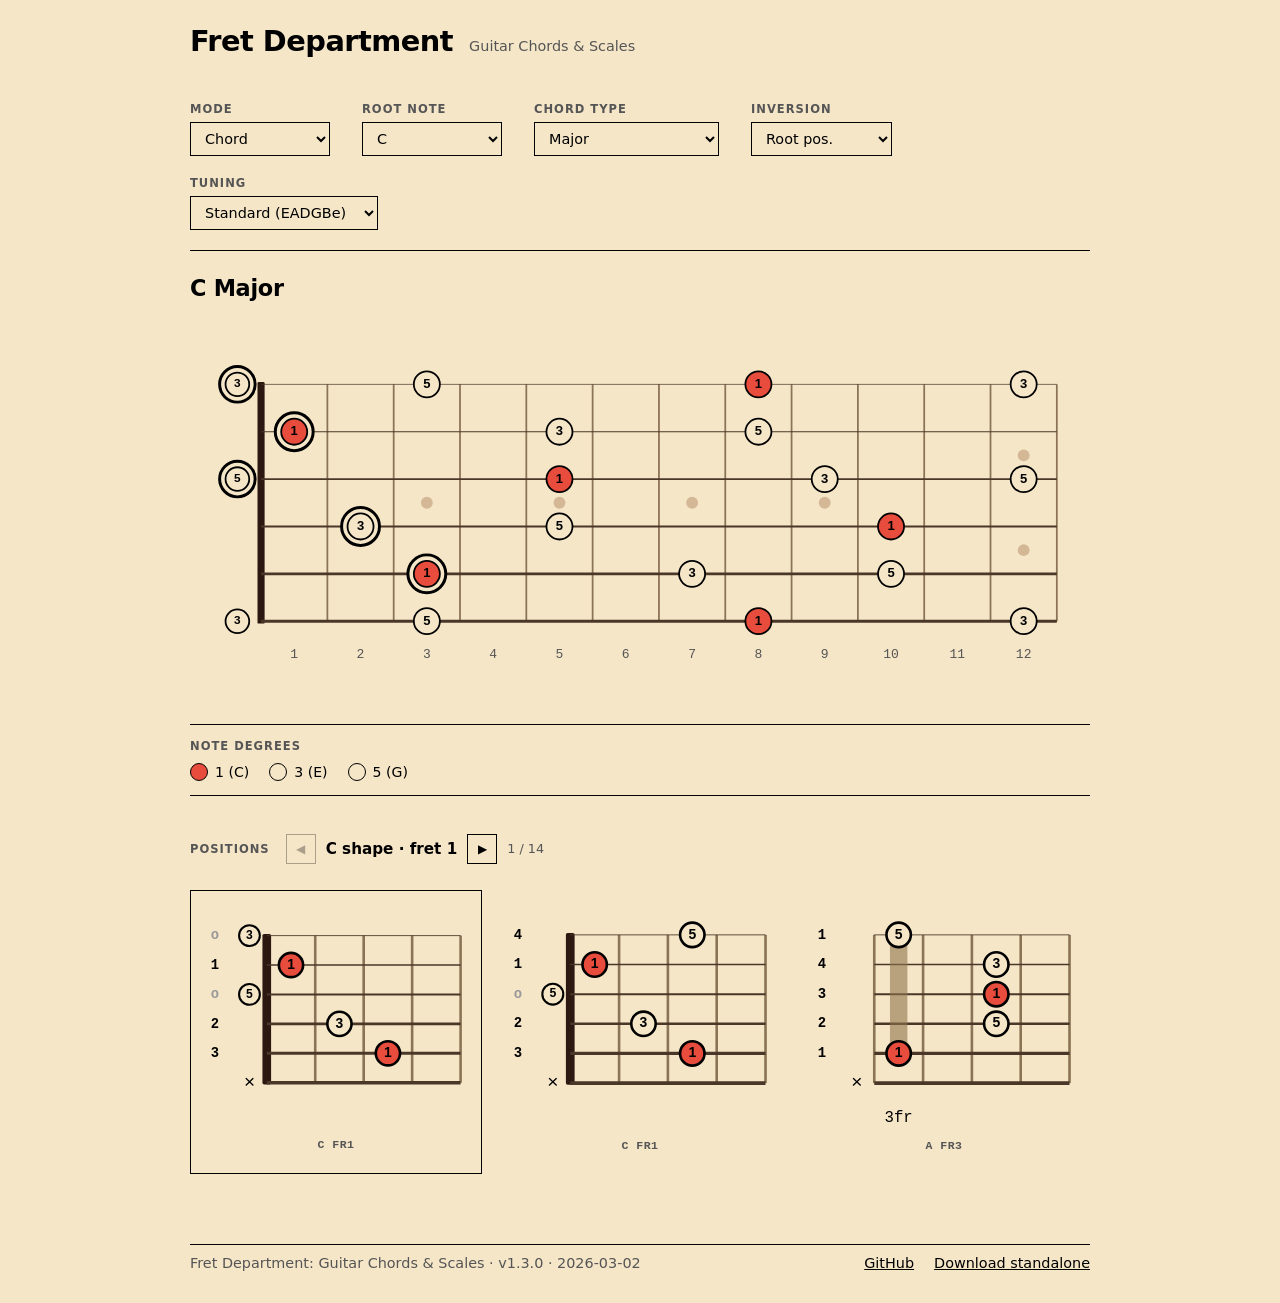
==== commit 7e59b7ad: "Release v1.3.0" ====
--- a/fret-department-standalone.html
+++ b/fret-department-standalone.html
@@ -482,7 +482,7 @@
   <div id="scale-gallery" class="voicing-gallery" style="display:none"></div>
 
   <footer class="app-footer">
-    <span class="footer-info">Fret Department: Guitar Chords &amp; Scales · v1.3.1 · 2026-03-02</span>
+    <span class="footer-info">Fret Department: Guitar Chords &amp; Scales · v1.3.0 · 2026-03-02</span>
     <span class="footer-links">
       <a href="https://github.com/walkymatt/fret-dept" class="footer-download">GitHub</a>
       <a href="fret-department-standalone.html" download class="footer-download">Download standalone</a>
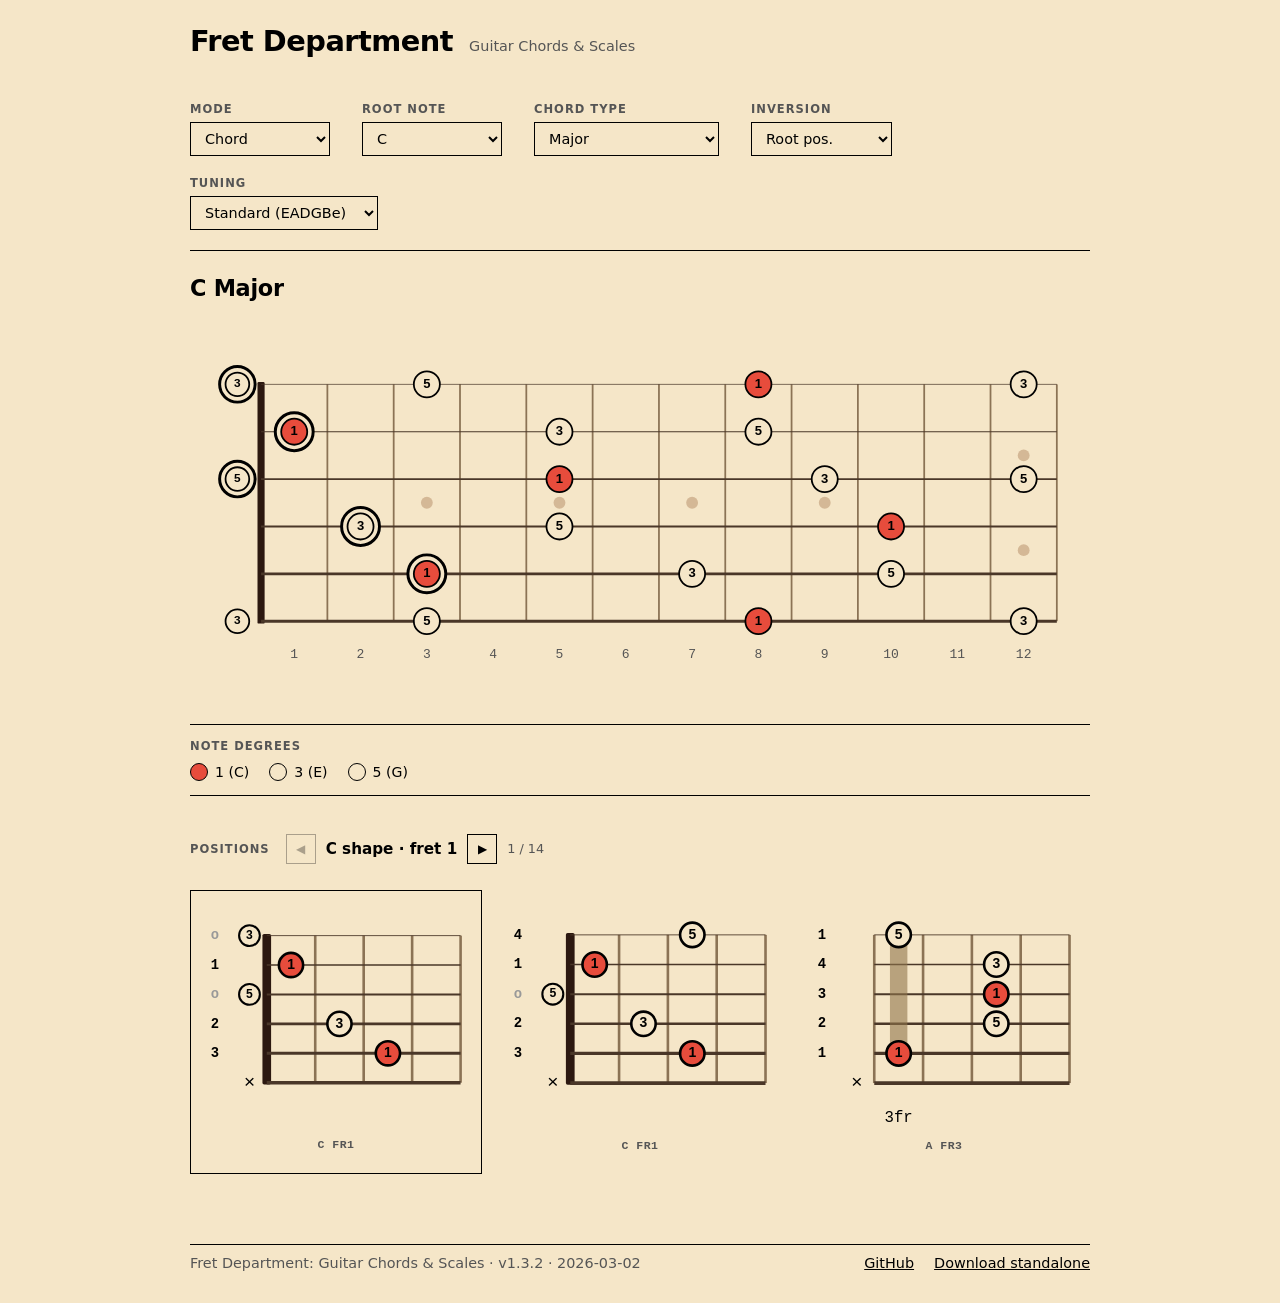
==== commit 7c24a074: "Release v1.3.2" ====
--- a/fret-department-standalone.html
+++ b/fret-department-standalone.html
@@ -482,7 +482,7 @@
   <div id="scale-gallery" class="voicing-gallery" style="display:none"></div>
 
   <footer class="app-footer">
-    <span class="footer-info">Fret Department: Guitar Chords &amp; Scales · v1.3.0 · 2026-03-02</span>
+    <span class="footer-info">Fret Department: Guitar Chords &amp; Scales · v1.3.2 · 2026-03-02</span>
     <span class="footer-links">
       <a href="https://github.com/walkymatt/fret-dept" class="footer-download">GitHub</a>
       <a href="fret-department-standalone.html" download class="footer-download">Download standalone</a>
